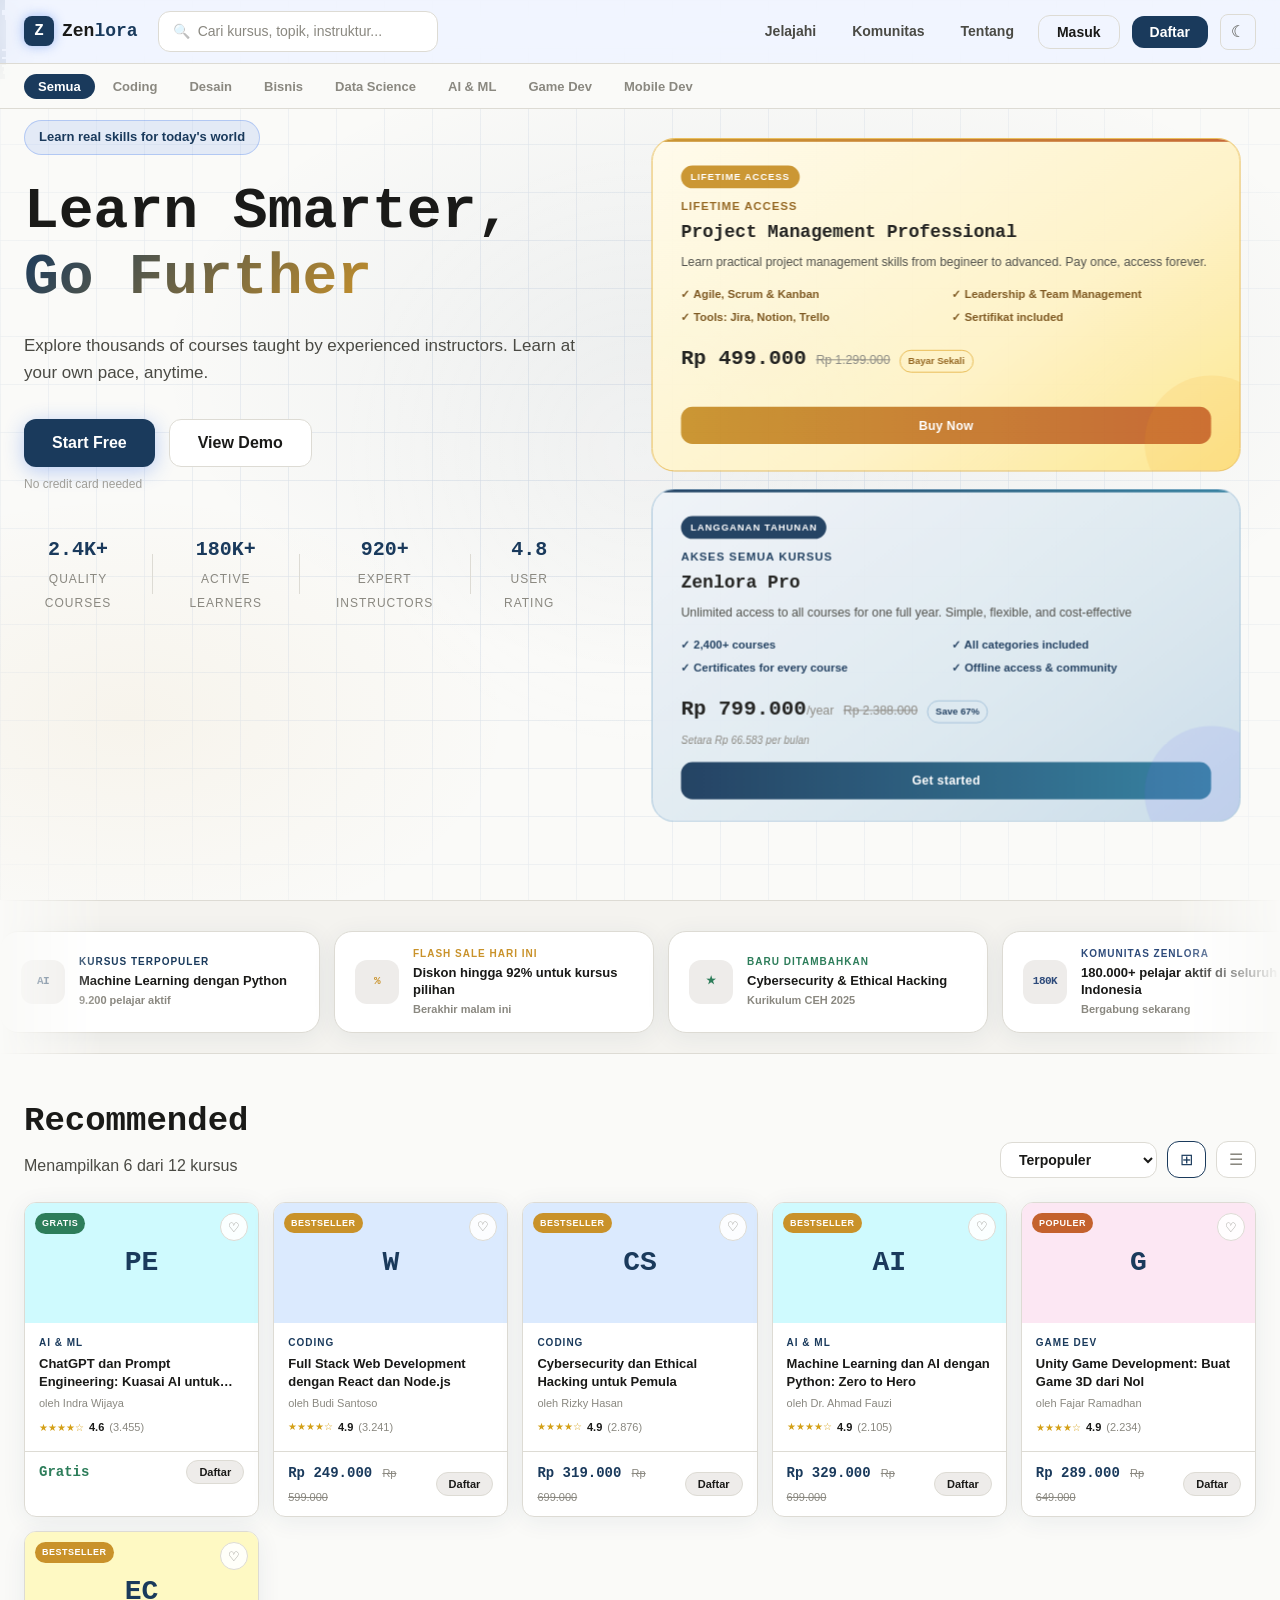
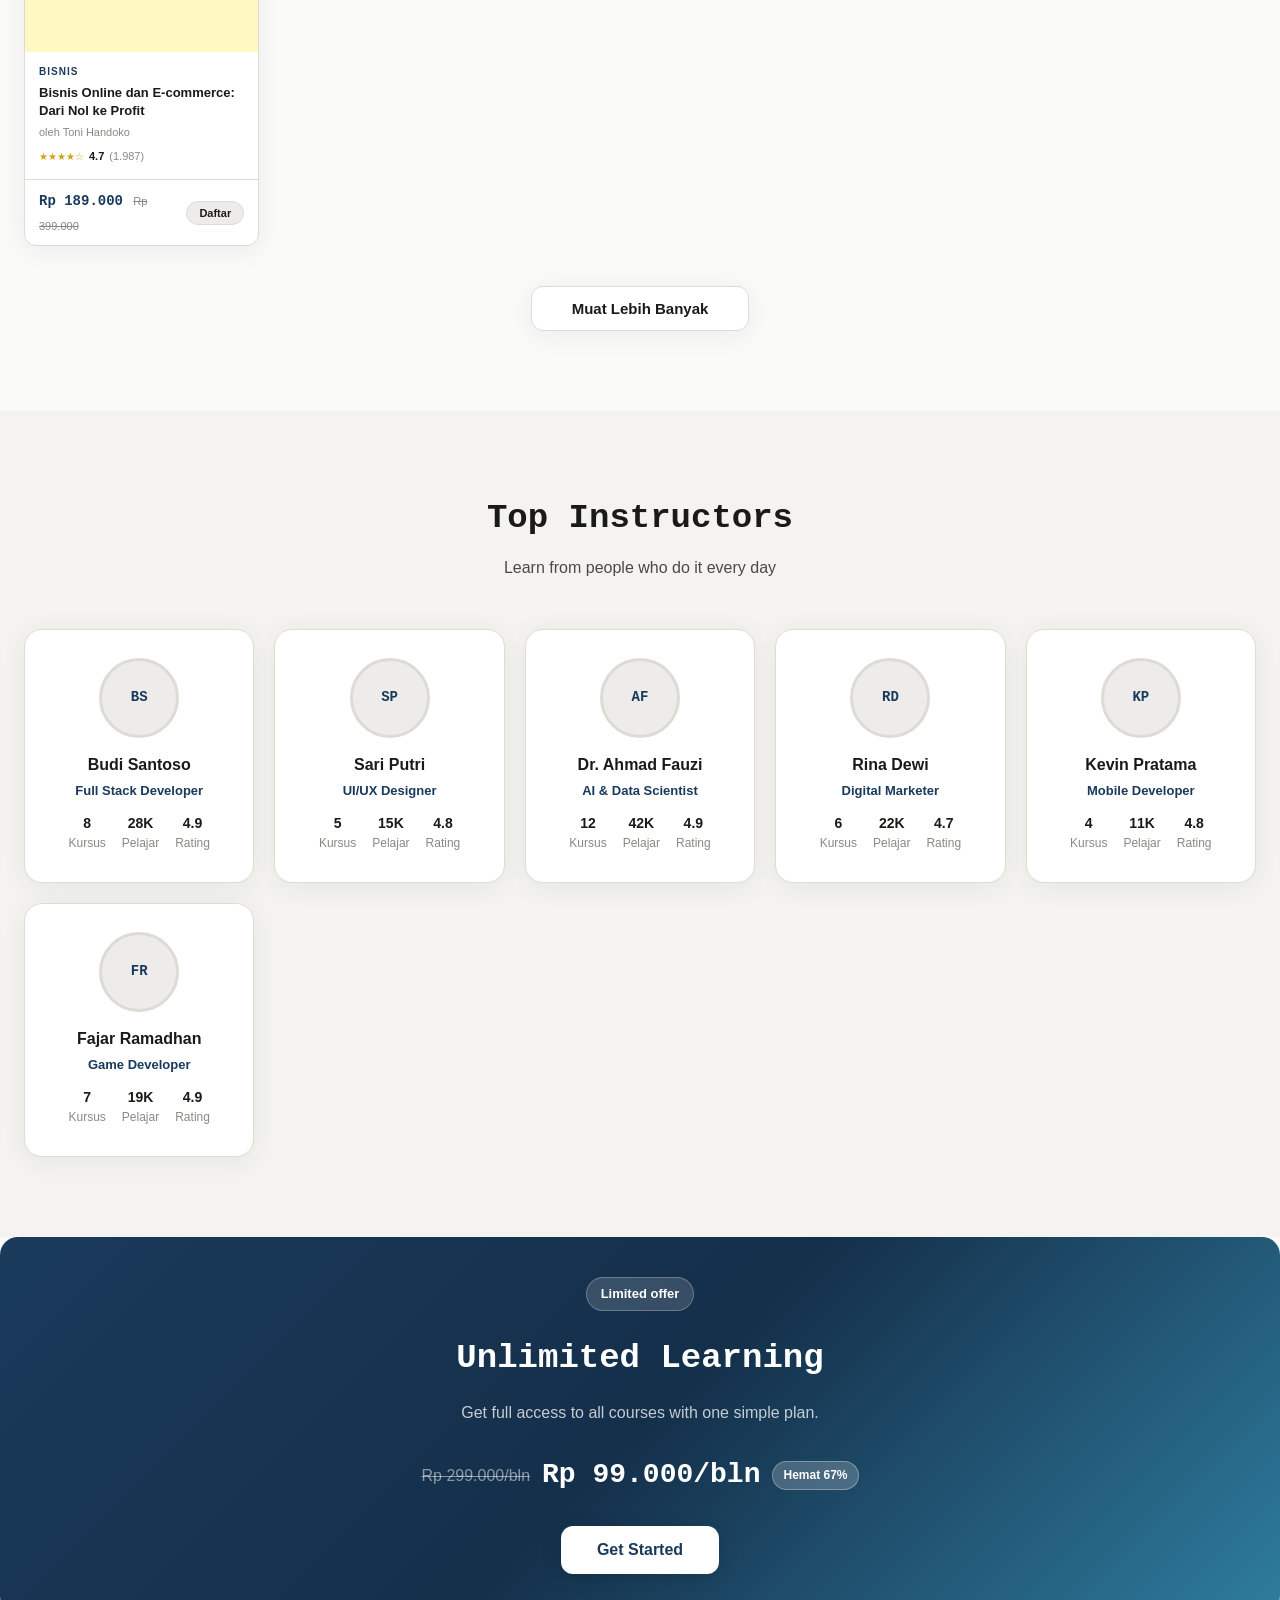
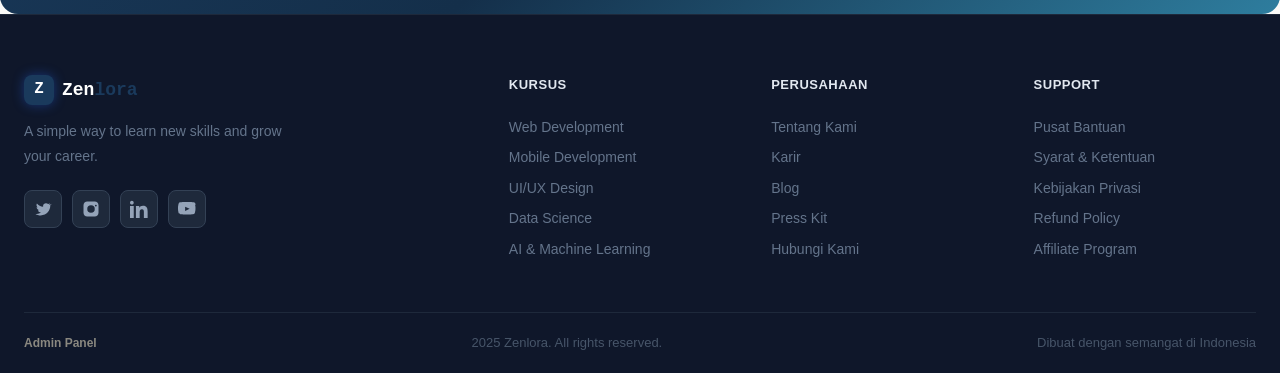
==== index.html @ 1ed87f0e "fix: sync courses from localStorage so admin changes reflect on website" ====
<!doctype html>
<html lang="id">
  <head>
    <meta charset="UTF-8" />
    <meta name="viewport" content="width=device-width, initial-scale=1.0" />
    <title>Zenlora — Platform Kursus Online</title>

    <!-- Google Fonts -->
    <link rel="preconnect" href="https://fonts.googleapis.com" />

    <!-- CSS — base harus paling atas karena file lain pakai variabelnya -->
    <link rel="stylesheet" href="assets/css/base.css" />
    <link rel="stylesheet" href="assets/css/navbar.css" />
    <link rel="stylesheet" href="assets/css/hero.css" />
    <link rel="stylesheet" href="assets/css/promo.css" />
    <link rel="stylesheet" href="assets/css/marquee.css" />
    <link rel="stylesheet" href="assets/css/courses.css" />
    <link rel="stylesheet" href="assets/css/instructors.css" />
    <link rel="stylesheet" href="assets/css/modal.css" />
    <link rel="stylesheet" href="assets/css/footer.css" />
  </head>
  <body>
    <!-- ===== NAVBAR ===== -->
    <nav class="navbar" id="navbar">
      <div class="nav-left">
        <div class="nav-logo">
          <span class="logo-icon">Z</span>
          <span class="logo-text"
            >Zen<span class="logo-accent">lora</span></span
          >
        </div>
        <div class="nav-search">
          <span class="search-icon">&#128269;</span>
          <input
            type="text"
            placeholder="Cari kursus, topik, instruktur..."
            id="searchInput"
          />
        </div>
      </div>
      <div class="nav-right">
        <a href="#" class="nav-link">Jelajahi</a>
        <a href="#" class="nav-link">Komunitas</a>
        <a href="#" class="nav-link">Tentang</a>
        <button class="btn-outline">Masuk</button>
        <button class="btn-primary">Daftar</button>
        <button class="btn-darkmode" id="darkModeToggle" title="Dark Mode">
          &#9790;
        </button>
        <button class="nav-hamburger" id="hamburger">&#9776;</button>
      </div>
    </nav>

    <!-- ===== CATEGORY NAV ===== -->
    <div class="cat-nav" id="catNav">
      <div class="cat-nav-inner">
        <button class="cat-tab active" data-cat="semua">Semua</button>
        <button class="cat-tab" data-cat="coding">Coding</button>
        <button class="cat-tab" data-cat="desain">Desain</button>
        <button class="cat-tab" data-cat="bisnis">Bisnis</button>
        <button class="cat-tab" data-cat="data">Data Science</button>
        <button class="cat-tab" data-cat="ai">AI & ML</button>
        <button class="cat-tab" data-cat="game">Game Dev</button>
        <button class="cat-tab" data-cat="mobile">Mobile Dev</button>
      </div>
    </div>

    <!-- ===== MOBILE MENU ===== -->
    <div class="mobile-menu" id="mobileMenu">
      <a href="#">Jelajahi</a>
      <a href="#">Komunitas</a>
      <a href="#">Tentang</a>
      <button class="btn-outline">Masuk</button>
      <button class="btn-primary">Daftar</button>
    </div>

    <!-- ===== HERO ===== -->
    <section class="hero">
      <div class="hero-bg-grid"></div>
      <div class="hero-particles" id="particles"></div>
      <div class="hero-content">
        <div class="hero-badge">Learn real skills for today's world</div>
        <h1 class="hero-title">
          Learn Smarter,<br />
          <span class="gradient-text">Go Further</span>
        </h1>
        <p class="hero-sub">
          Explore thousands of courses taught by experienced instructors. Learn
          at your own pace, anytime.
        </p>
        <div class="hero-cta">
          <div class="cta-buttons">
            <button class="btn-hero-primary">Start Free</button>
            <button class="btn-hero-secondary">View Demo</button>
          </div>
          <small class="cta-note">No credit card needed</small>
        </div>
        <div class="hero-stats">
          <div class="stat">
            <span class="stat-num">2.4K+</span
            ><span class="stat-label">Quality courses</span>
          </div>
          <div class="stat-divider"></div>
          <div class="stat">
            <span class="stat-num">180K+</span
            ><span class="stat-label">Active learners</span>
          </div>
          <div class="stat-divider"></div>
          <div class="stat">
            <span class="stat-num">920+</span
            ><span class="stat-label">Expert instructors</span>
          </div>
          <div class="stat-divider"></div>
          <div class="stat">
            <span class="stat-num">4.8</span
            ><span class="stat-label">User rating</span>
          </div>
        </div>
      </div>

      <!-- GANTI seluruh div.hero-visual dengan ini -->
      <div class="hero-visual">
        <!-- Banner 1: Lifetime Access -->
        <div class="hero-banner banner-lifetime">
          <div class="hb-tag">Lifetime Access</div>
          <div class="hb-eyebrow">Lifetime Access</div>
          <div class="hb-title">Project Management Professional</div>
          <div class="hb-desc">
            Learn practical project management skills from begineer to advanced.
            Pay once, access forever.
          </div>
          <div class="hb-features">
            <div class="hb-feature">✓ Agile, Scrum & Kanban</div>
            <div class="hb-feature">✓ Leadership & Team Management</div>
            <div class="hb-feature">✓ Tools: Jira, Notion, Trello</div>
            <div class="hb-feature">✓ Sertifikat included</div>
          </div>
          <div class="hb-price-row">
            <span class="hb-price-new">Rp 499.000</span>
            <span class="hb-price-old">Rp 1.299.000</span>
            <span class="hb-discount">Bayar Sekali</span>
          </div>
          <button class="hb-btn">Buy Now</button>
        </div>

        <!-- Banner 2: Yearly Plan -->
        <div class="hero-banner banner-yearly">
          <div class="hb-tag">Langganan Tahunan</div>
          <div class="hb-eyebrow">Akses Semua Kursus</div>
          <div class="hb-title">Zenlora Pro</div>
          <div class="hb-desc">
            Unlimited access to all courses for one full year. Simple, flexible,
            and cost-effective
          </div>
          <div class="hb-features">
            <div class="hb-feature">✓ 2,400+ courses</div>
            <div class="hb-feature">✓ All categories included</div>
            <div class="hb-feature">✓ Certificates for every course</div>
            <div class="hb-feature">✓ Offline access & community</div>
          </div>
          <div class="hb-price-row">
            <span class="hb-price-new"
              >Rp 799.000<span class="hb-per">/year</span></span
            >
            <span class="hb-price-old">Rp 2.388.000</span>
            <span class="hb-discount">Save 67%</span>
          </div>
          <div class="hb-monthly-note">Setara Rp 66.583 per bulan</div>
          <button class="hb-btn hb-btn-indigo">Get started</button>
        </div>
      </div>
    </section>

    <!-- ===== MARQUEE CARDS ===== -->
    <div class="marquee-section">
      <div class="marquee-track" id="marqueeTrack">
        <div class="mq-card mq-ai">
          <div class="mq-icon">AI</div>
          <div class="mq-body">
            <div class="mq-label">Kursus Terpopuler</div>
            <div class="mq-title">Machine Learning dengan Python</div>
            <div class="mq-sub">9.200 pelajar aktif</div>
          </div>
        </div>

        <div class="mq-card mq-promo">
          <div class="mq-icon">%</div>
          <div class="mq-body">
            <div class="mq-label">Flash Sale Hari Ini</div>
            <div class="mq-title">Diskon hingga 92% untuk kursus pilihan</div>
            <div class="mq-sub">Berakhir malam ini</div>
          </div>
        </div>

        <div class="mq-card mq-new">
          <div class="mq-icon">★</div>
          <div class="mq-body">
            <div class="mq-label">Baru Ditambahkan</div>
            <div class="mq-title">Cybersecurity & Ethical Hacking</div>
            <div class="mq-sub">Kurikulum CEH 2025</div>
          </div>
        </div>

        <div class="mq-card mq-stat">
          <div class="mq-icon">180K</div>
          <div class="mq-body">
            <div class="mq-label">Komunitas Zenlora</div>
            <div class="mq-title">
              180.000+ pelajar aktif di seluruh Indonesia
            </div>
            <div class="mq-sub">Bergabung sekarang</div>
          </div>
        </div>

        <div class="mq-card mq-bundle">
          <div class="mq-icon">3in1</div>
          <div class="mq-body">
            <div class="mq-label">Bundle Deal</div>
            <div class="mq-title">UI/UX + Figma + Illustrator — 1 Harga</div>
            <div class="mq-sub">Hemat Rp 500.000</div>
          </div>
        </div>

        <div class="mq-card mq-cert">
          <div class="mq-icon">✓</div>
          <div class="mq-body">
            <div class="mq-label">Sertifikat Resmi</div>
            <div class="mq-title">
              Semua kursus berikan sertifikat siap LinkedIn
            </div>
            <div class="mq-sub">Diakui ratusan perusahaan</div>
          </div>
        </div>

        <div class="mq-card mq-ai">
          <div class="mq-icon">GPT</div>
          <div class="mq-body">
            <div class="mq-label">Trending Sekarang</div>
            <div class="mq-title">
              ChatGPT & Prompt Engineering untuk Bisnis
            </div>
            <div class="mq-sub">15.200 pelajar sudah bergabung</div>
          </div>
        </div>

        <div class="mq-card mq-promo">
          <div class="mq-icon">∞</div>
          <div class="mq-body">
            <div class="mq-label">Lifetime Access</div>
            <div class="mq-title">
              Bayar sekali, belajar selamanya tanpa batas
            </div>
            <div class="mq-sub">Mulai dari Rp 499.000</div>
          </div>
        </div>

        <div class="mq-card mq-new">
          <div class="mq-icon">3D</div>
          <div class="mq-body">
            <div class="mq-label">Game Development</div>
            <div class="mq-title">Unity 3D — Dari Nol ke Play Store</div>
            <div class="mq-sub">8.100 pelajar aktif</div>
          </div>
        </div>

        <div class="mq-card mq-stat">
          <div class="mq-icon">4.8</div>
          <div class="mq-body">
            <div class="mq-label">Rating Platform</div>
            <div class="mq-title">
              Rated 4.8 dari 5 oleh lebih dari 50.000 ulasan
            </div>
            <div class="mq-sub">Terpercaya sejak 2021</div>
          </div>
        </div>
      </div>
    </div>

    <!-- ===== RECOMMENDED COURSES ===== -->
    <section class="section section-recommended">
      <div class="container">
        <div class="recommended-header">
          <div>
            <h2
              class="section-title"
              style="text-align: left; margin-bottom: 4px"
            >
              Recommended
            </h2>
            <p class="section-sub" style="text-align: left" id="resultCount">
              Menampilkan kursus
            </p>
          </div>
          <div class="toolbar-right">
            <select class="sort-select" id="sortSelect">
              <option value="popular">Terpopuler</option>
              <option value="newest">Terbaru</option>
              <option value="rating">Rating Tertinggi</option>
              <option value="price-low">Harga Terendah</option>
            </select>
            <button class="view-btn active" id="viewGrid" title="Grid">
              &#8862;
            </button>
            <button class="view-btn" id="viewList" title="List">&#9776;</button>
          </div>
        </div>
        <div class="course-grid" id="courseGrid"></div>
        <div class="load-more-wrap">
          <button class="btn-load-more" id="loadMoreBtn">
            Muat Lebih Banyak
          </button>
        </div>
      </div>
    </section>

    <!-- ===== TOP INSTRUCTORS ===== -->
    <section class="section section-alt">
      <div class="container">
        <div class="section-header">
          <h2 class="section-title">Top Instructors</h2>
          <p class="section-sub">Learn from people who do it every day</p>
        </div>
        <div class="instructor-grid" id="instructorGrid"></div>
      </div>
    </section>

    <!-- ===== CTA BANNER ===== -->
    <section class="cta-banner">
      <div class="cta-bg-glow"></div>
      <div class="container">
        <div class="cta-content">
          <div class="cta-badge">Limited offer</div>
          <h2>Unlimited Learning</h2>
          <p>Get full access to all courses with one simple plan.</p>
          <div class="cta-price">
            <span class="price-old">Rp 299.000/bln</span>
            <span class="price-new">Rp 99.000/bln</span>
            <span class="price-badge">Hemat 67%</span>
          </div>
          <button class="btn-cta-main">Get Started</button>
        </div>
      </div>
    </section>

    <!-- ===== FOOTER ===== -->
    <footer class="footer">
      <div class="container">
        <div class="footer-grid">
          <div class="footer-brand">
            <div class="nav-logo">
              <span class="logo-icon">Z</span>
              <span class="logo-text"
                >Zen<span class="logo-accent">lora</span></span
              >
            </div>
            <p>A simple way to learn new skills and grow your career.</p>
            <div class="social-links">
              <a href="#" class="social-btn" aria-label="Twitter">
                <svg
                  viewBox="0 0 24 24"
                  fill="currentColor"
                  width="16"
                  height="16"
                >
                  <path
                    d="M22 5.9c-.7.3-1.5.6-2.3.7.8-.5 1.4-1.3 1.7-2.2-.8.5-1.7.8-2.6 1-1.5-1.6-4-1.6-5.5-.1-1 .9-1.4 2.3-1.1 3.6-3.3-.2-6.3-1.8-8.3-4.4-1.1 1.8-.5 4.2 1.3 5.3-.6 0-1.2-.2-1.7-.5 0 2.1 1.5 3.9 3.6 4.3-.6.2-1.3.2-1.9.1.5 1.8 2.2 3 4.1 3-1.6 1.2-3.6 1.8-5.6 1.8H2c2 1.3 4.4 2 6.9 2 8.3 0 12.8-6.9 12.8-12.8v-.6c.9-.6 1.6-1.3 2.2-2.1z"
                  />
                </svg>
              </a>
              <a href="#" class="social-btn" aria-label="Instagram">
                <svg
                  viewBox="0 0 24 24"
                  fill="currentColor"
                  width="16"
                  height="16"
                >
                  <path
                    d="M7 2C4.2 2 2 4.2 2 7v10c0 2.8 2.2 5 5 5h10c2.8 0 5-2.2 5-5V7c0-2.8-2.2-5-5-5H7zm5 5a5 5 0 110 10 5 5 0 010-10zm6.5-.8a1.2 1.2 0 110 2.4 1.2 1.2 0 010-2.4z"
                  />
                </svg>
              </a>
              <a href="#" class="social-btn" aria-label="LinkedIn">
                <svg
                  viewBox="0 0 24 24"
                  fill="currentColor"
                  width="16"
                  height="16"
                >
                  <path
                    d="M4.98 3.5C4.98 4.9 3.87 6 2.49 6S0 4.9 0 3.5 1.11 1 2.49 1s2.49 1.1 2.49 2.5zM0 8h5v16H0V8zm7.5 0h4.8v2.2h.1c.7-1.3 2.4-2.6 4.9-2.6 5.2 0 6.2 3.4 6.2 7.8V24h-5v-7.6c0-1.8 0-4.2-2.6-4.2-2.6 0-3 2-3 4V24h-5V8z"
                  />
                </svg>
              </a>
              <a href="#" class="social-btn" aria-label="YouTube">
                <svg
                  viewBox="0 0 24 24"
                  fill="currentColor"
                  width="16"
                  height="16"
                >
                  <path
                    d="M23.5 6.2s-.2-1.6-.8-2.3c-.8-.9-1.7-.9-2.1-1C17.6 2.6 12 2.6 12 2.6h0s-5.6 0-8.6.3c-.4.1-1.3.1-2.1 1-.6.7-.8 2.3-.8 2.3S0 8.1 0 10v2c0 1.9.5 3.8.5 3.8s.2 1.6.8 2.3c.8.9 1.9.9 2.4 1 1.8.2 7.6.3 7.6.3s5.6 0 8.6-.3c.4-.1 1.3-.1 2.1-1 .6-.7.8-2.3.8-2.3s.5-1.9.5-3.8v-2c0-1.9-.5-3.8-.5-3.8zM9.5 14.7V8.9l6 2.9-6 2.9z"
                  />
                </svg>
              </a>
            </div>
          </div>
          <div class="footer-col">
            <h4>Kursus</h4>
            <a href="#">Web Development</a>
            <a href="#">Mobile Development</a>
            <a href="#">UI/UX Design</a>
            <a href="#">Data Science</a>
            <a href="#">AI & Machine Learning</a>
          </div>
          <div class="footer-col">
            <h4>Perusahaan</h4>
            <a href="#">Tentang Kami</a>
            <a href="#">Karir</a>
            <a href="#">Blog</a>
            <a href="#">Press Kit</a>
            <a href="#">Hubungi Kami</a>
          </div>
          <div class="footer-col">
            <h4>Support</h4>
            <a href="#">Pusat Bantuan</a>
            <a href="#">Syarat & Ketentuan</a>
            <a href="#">Kebijakan Privasi</a>
            <a href="#">Refund Policy</a>
            <a href="#">Affiliate Program</a>
          </div>
        </div>
        <div class="footer-bottom">
          <!-- TAMBAH di dalam .footer-bottom -->
          <a
            href="admin.html"
            style="
              color: var(--text-muted);
              font-size: 12px;
              font-weight: 700;
              transition: color 0.2s;
            "
            onmouseover="this.style.color = 'var(--accent-blue)'"
            onmouseout="this.style.color = 'var(--text-muted)'"
            >Admin Panel</a
          >
          <span>2025 Zenlora. All rights reserved.</span>
          <span>Dibuat dengan semangat di Indonesia</span>
        </div>
      </div>
    </footer>

    <!-- ===== MODAL ===== -->
    <div class="modal-overlay" id="modalOverlay">
      <div class="modal" id="modal">
        <button class="modal-close" id="modalClose">&#10005;</button>
        <div class="modal-content" id="modalContent"></div>
      </div>
    </div>

    <!-- ===== TOAST ===== -->
    <div class="toast" id="toast"></div>

    <!-- JS — data.js harus paling atas karena file lain butuh datanya -->
    <script src="assets/js/data.js"></script>
    <script src="assets/js/navbar.js"></script>
    <script src="assets/js/courses.js"></script>
    <script src="assets/js/modal.js"></script>
    <script src="assets/js/promo.js"></script>
    <script src="assets/js/main.js"></script>
  </body>
</html>
---- assets/css/base.css ----
/* ============================================================
   BASE — CSS variables, reset, typography, scrollbar, utility
   File ini harus di-load pertama karena semua file CSS lain
   bergantung pada variabel yang didefinisikan di sini
   ============================================================ */

/* --- CSS Variables / Design Tokens --- */
:root {
  /* Background — warm off-white dengan hint krem */
  --bg-primary:   #fafaf8;
  --bg-secondary: #f4f3ef;
  --bg-card:      #ffffff;
  --bg-card-hover:#f8f7f4;
  --bg-elevated:  #eeecea;

  /* Accent — deep navy + gold sebagai aksen premium */
  --accent-blue:       #1a3a5c;
  --accent-blue-dim:   #142f4a;
  --accent-cyan:       #2e7d9e;
  --accent-blue-light: #4a90b8;
  --accent-indigo:     #2d4a7a;
  --accent-gold:       #c9922a;
  --accent-gold-light: #e8b84b;
  --accent-yellow:     #d4a017;
  --accent-orange:     #c4622d;
  --accent-green:      #2d7d5a;
  --accent-pink:       #a8445a;

  /* Text */
  --text-primary:   #1a1a18;
  --text-secondary: #4a4a44;
  --text-muted:     #8a8880;
  --text-on-accent: #ffffff;

  /* Border */
  --border:      #dddbd4;
  --border-glow: rgba(26, 58, 92, 0.2);

  /* Shadow */
  --shadow-card: 0 4px 24px rgba(26, 58, 92, 0.07);
  --shadow-glow: 0 0 32px rgba(26, 58, 92, 0.12);

  /* Border Radius */
  --radius-sm: 8px;
  --radius-md: 12px;
  --radius-lg: 18px;
  --radius-xl: 24px;

  /* Typography */
  --font-display: 'Space Mono', monospace;
  --font-body:    'Nunito', sans-serif;

  /* Transition */
  --transition: all 0.25s cubic-bezier(0.4, 0, 0.2, 1);
}

/* --- Reset --- */
*, *::before, *::after {
  box-sizing: border-box;
  margin: 0;
  padding: 0;
}

html {
  scroll-behavior: smooth;
}

body {
  padding-top: 108px;
  background: var(--bg-primary);
  color: var(--text-primary);
  font-family: var(--font-body);
  font-size: 15px;
  line-height: 1.6;
  overflow-x: hidden;
}

/* hero tidak butuh padding tambahan karena sudah ada padding sendiri */
.hero {
  margin-top: -108px;
  padding-top: 172px;
}

a {
  color: inherit;
  text-decoration: none;
}

button {
  cursor: pointer;
  border: none;
  font-family: var(--font-body);
}

select {
  font-family: var(--font-body);
}

/* --- Scrollbar --- */
::-webkit-scrollbar { width: 6px; }
::-webkit-scrollbar-track { background: var(--bg-secondary); }
::-webkit-scrollbar-thumb { background: var(--accent-blue); border-radius: 3px; }

/* --- Container --- */
.container {
  max-width: 1280px;
  margin: 0 auto;
  padding: 0 24px;
}

/* --- Section Base --- */
.section { padding: 80px 0; }
.section-alt { background: var(--bg-secondary); }

.section-header {
  text-align: center;
  margin-bottom: 48px;
}

.section-title {
  font-family: var(--font-display);
  font-size: clamp(22px, 3.5vw, 34px);
  font-weight: 700;
  margin-bottom: 10px;
}

.section-sub {
  color: var(--text-secondary);
  font-size: 16px;
}

/* --- Shared Buttons --- */
.btn-outline {
  background: none;
  border: 1.5px solid var(--border);
  color: var(--text-primary);
  font-weight: 700;
  font-size: 14px;
  padding: 8px 18px;
  border-radius: var(--radius-md);
  transition: var(--transition);
}
.btn-outline:hover {
  border-color: var(--accent-blue);
  color: var(--accent-blue);
}

.btn-primary {
  background: var(--accent-blue);
  color: white;
  font-weight: 800;
  font-size: 14px;
  padding: 8px 18px;
  border-radius: var(--radius-md);
  transition: var(--transition);
}
.btn-primary:hover {
  background: var(--accent-blue-dim);
  transform: translateY(-1px);
  box-shadow: 0 4px 16px rgba(37, 99, 235, 0.35);
}

/* --- Animations --- */
@keyframes fadeInUp {
  from { opacity: 0; transform: translateY(24px); }
  to   { opacity: 1; transform: translateY(0); }
}

@keyframes fadeIn {
  from { opacity: 0; }
  to   { opacity: 1; }
}

@keyframes slideUp {
  from { opacity: 0; transform: translateY(40px); }
  to   { opacity: 1; transform: translateY(0); }
}

/* --- Toast Notification --- */
.toast {
  position: fixed;
  bottom: 24px;
  right: 24px;
  z-index: 300;
  background: white;
  border: 1px solid var(--border);
  color: var(--text-primary);
  font-weight: 700;
  font-size: 14px;
  padding: 14px 20px;
  border-radius: var(--radius-md);
  box-shadow: 0 8px 32px rgba(37, 99, 235, 0.15);
  transform: translateY(100px);
  opacity: 0;
  transition: all 0.35s cubic-bezier(0.4, 0, 0.2, 1);
  pointer-events: none;
}
.toast.show {
  transform: translateY(0);
  opacity: 1;
}

/* --- Responsive Utilities --- */
@media (max-width: 480px) {
  .section { padding: 60px 0; }
}

/* ============================================================
   DARK MODE
   ============================================================ */
body.dark {
  --bg-primary:   #12110f;
  --bg-secondary: #1a1916;
  --bg-card:      #201f1c;
  --bg-card-hover:#262421;
  --bg-elevated:  #2c2a26;

  --accent-blue:       #4a90b8;
  --accent-blue-dim:   #3a7a9e;
  --accent-cyan:       #5ab0d0;
  --accent-blue-light: #7ab8d0;
  --accent-gold:       #e8b84b;
  --accent-gold-light: #f0cc70;

  --text-primary:   #f0ede8;
  --text-secondary: #b0ada6;
  --text-muted:     #6a6760;

  --border:      #2e2c28;
  --border-glow: rgba(74, 144, 184, 0.25);

  --shadow-card: 0 4px 24px rgba(0, 0, 0, 0.4);
  --shadow-glow: 0 0 32px rgba(74, 144, 184, 0.15);
}

body.dark { background: var(--bg-primary); }
---- assets/css/navbar.css ----
/* ============================================================
   NAVBAR — top navigation bar, search, buttons, mobile menu
   Behavior: hide saat scroll down, muncul saat scroll up
   ============================================================ */

/* --- Navbar Container --- */
.navbar {
  position: fixed;
  top: 0; left: 0; right: 0;
  z-index: 100;
  display: flex;
  align-items: center;
  justify-content: space-between;
  padding: 0 24px;
  height: 64px;
  background: rgba(240, 244, 255, 0.88);
  backdrop-filter: blur(16px);
  border-bottom: 1px solid var(--border);
  /* transition untuk hide/show dan perubahan background */
  transition: transform 0.35s cubic-bezier(0.4, 0, 0.2, 1),
              background 0.25s ease,
              box-shadow 0.25s ease;
}

/* State: disembunyikan saat scroll down */
.navbar.hidden {
  transform: translateY(-100%);
}

/* State: saat halaman sudah di-scroll, tambah shadow */
.navbar.scrolled {
  background: rgba(240, 244, 255, 0.98);
  box-shadow: 0 2px 20px rgba(37, 99, 235, 0.1);
}

/* --- Logo --- */
.nav-left  { display: flex; align-items: center; gap: 20px; }
.nav-right { display: flex; align-items: center; gap: 12px; }

.nav-logo {
  display: flex;
  align-items: center;
  gap: 8px;
}

.logo-icon {
  width: 30px; height: 30px;
  border-radius: 8px;
  background: var(--accent-blue);
  color: white;
  font-family: var(--font-display);
  font-size: 16px;
  font-weight: 700;
  display: flex;
  align-items: center;
  justify-content: center;
  box-shadow: 0 0 12px rgba(37, 99, 235, 0.4);
}

.logo-text {
  font-family: var(--font-display);
  font-size: 18px;
  font-weight: 700;
  color: var(--text-primary);
}

.logo-accent { color: var(--accent-blue); }

/* --- Search Bar --- */
.nav-search {
  display: flex;
  align-items: center;
  gap: 8px;
  background: white;
  border: 1px solid var(--border);
  border-radius: var(--radius-md);
  padding: 8px 14px;
  width: 280px;
  transition: var(--transition);
}

.nav-search:focus-within {
  border-color: var(--accent-blue);
  box-shadow: 0 0 0 3px var(--border-glow);
}

.search-icon { font-size: 14px; opacity: 0.4; }

.nav-search input {
  background: none;
  border: none;
  outline: none;
  color: var(--text-primary);
  font-size: 14px;
  font-family: var(--font-body);
  width: 100%;
}

.nav-search input::placeholder { color: var(--text-muted); }

/* --- Nav Links --- */
.nav-link {
  color: var(--text-secondary);
  font-weight: 600;
  font-size: 14px;
  padding: 6px 12px;
  border-radius: var(--radius-sm);
  transition: var(--transition);
}
.nav-link:hover {
  color: var(--accent-blue);
  background: var(--bg-elevated);
}

/* --- Hamburger (mobile only) --- */
.nav-hamburger {
  display: none;
  background: none;
  border: 1px solid var(--border);
  color: var(--text-primary);
  font-size: 18px;
  padding: 6px 10px;
  border-radius: var(--radius-sm);
}

/* --- Mobile Menu --- */
.mobile-menu {
  display: none;
  position: fixed;
  top: 64px; left: 0; right: 0;
  z-index: 99;
  background: white;
  border-bottom: 1px solid var(--border);
  padding: 16px 24px;
  flex-direction: column;
  gap: 12px;
  box-shadow: 0 8px 24px rgba(37, 99, 235, 0.1);
}

.mobile-menu.open { display: flex; }

.mobile-menu a {
  color: var(--text-secondary);
  font-weight: 600;
  padding: 8px;
  border-radius: var(--radius-sm);
}
.mobile-menu a:hover {
  color: var(--accent-blue);
  background: var(--bg-elevated);
}

/* --- Responsive --- */
@media (max-width: 768px) {
  .nav-search { display: none; }
  .nav-right .nav-link,
  .nav-right .btn-outline,
  .nav-right .btn-primary { display: none; }
  .nav-hamburger { display: block; }
}

/* --- Dark Mode Toggle Button --- */
.btn-darkmode {
  background: none;
  border: 1px solid var(--border);
  color: var(--text-secondary);
  font-size: 16px;
  width: 36px; height: 36px;
  border-radius: var(--radius-sm);
  display: flex;
  align-items: center;
  justify-content: center;
  transition: var(--transition);
}
.btn-darkmode:hover {
  border-color: var(--accent-blue);
  color: var(--accent-blue);
}

/* dark mode override untuk navbar */
body.dark .navbar         { background: rgba(18, 17, 15, 0.88); }
body.dark .navbar.scrolled{ background: rgba(18, 17, 15, 0.98); }
body.dark .nav-search     { background: var(--bg-elevated); }
body.dark .mobile-menu    { background: var(--bg-secondary); }

/* ============================================================
   CATEGORY NAV — secondary navbar sticky di bawah navbar utama
   ============================================================ */

.cat-nav {
  position: fixed;
  top: 64px; /* tinggi navbar utama */
  left: 0; right: 0;
  z-index: 99;
  background: rgba(250, 250, 248, 0.95);
  backdrop-filter: blur(12px);
  border-bottom: 1px solid var(--border);
  transition: transform 0.35s cubic-bezier(0.4, 0, 0.2, 1);
}

/* ikut hide saat navbar utama hide */
.cat-nav.hidden {
  transform: translateY(-128px); /* navbar + cat-nav height */
}

.cat-nav-inner {
  max-width: 1280px;
  margin: 0 auto;
  padding: 0 24px;
  display: flex;
  gap: 4px;
  overflow-x: auto;
  scrollbar-width: none;
  -ms-overflow-style: none;
  height: 44px;
  align-items: center;
}

.cat-nav-inner::-webkit-scrollbar { display: none; }

/* --- Tab Button --- */
.cat-tab {
  background: none;
  border: none;
  color: var(--text-muted);
  font-size: 13px;
  font-weight: 700;
  padding: 5px 14px;
  border-radius: 999px;
  white-space: nowrap;
  transition: var(--transition);
  cursor: pointer;
  flex-shrink: 0;
}

.cat-tab:hover {
  color: var(--text-primary);
  background: var(--bg-elevated);
}

.cat-tab.active {
  background: var(--accent-blue);
  color: white;
}

/* --- Dark Mode --- */
body.dark .cat-nav {
  background: rgba(18, 17, 15, 0.95);
}

/* --- Responsive --- */
@media (max-width: 768px) {
  .cat-nav-inner { padding: 0 16px; }
}
---- assets/css/hero.css ----
/* ============================================================
   HERO — full-height landing section, background grid,
   particles, floating cards, orb glows, stats
   ============================================================ */

/* --- Hero Container --- */
.hero {
  min-height: 100vh;
  display: flex;
  align-items: center;
  padding: 120px 24px 60px;
  position: relative;
  overflow: hidden;
  background:
    radial-gradient(ellipse 80% 60% at 60% 40%, rgba(26,58,92,0.07) 0%, transparent 60%),
    radial-gradient(ellipse 60% 50% at 10% 80%, rgba(201,146,42,0.06) 0%, transparent 50%),
    var(--bg-primary);
}

/* --- Background Grid --- */
.hero-bg-grid {
  position: absolute;
  inset: 0;
  z-index: 0;
  background-image:
    linear-gradient(rgba(203,213,225,0.6) 1px, transparent 1px),
    linear-gradient(90deg, rgba(203,213,225,0.6) 1px, transparent 1px);
  background-size: 48px 48px;
  mask-image: radial-gradient(ellipse 80% 80% at 50% 50%, black 0%, transparent 100%);
}

/* --- Floating Particles --- */
.hero-particles {
  position: absolute;
  inset: 0;
  z-index: 0;
  pointer-events: none;
}

.particle {
   background: var(--accent-blue); }

@keyframes float-particle {
  0%   { transform: translateY(100vh) scale(0); opacity: 0; }
  10%  { opacity: 0.4; }
  90%  { opacity: 0.15; }
  100% { transform: translateY(-10vh) scale(1); opacity: 0; }
}

/* --- Hero Content (kiri) --- */
.hero-content {
  flex: 1;
  max-width: 580px;
  z-index: 1;
  position: relative;
}

.hero-badge {
  display: inline-flex;
  align-items: center;
  background: rgba(37,99,235,0.1);
  border: 1px solid rgba(37,99,235,0.25);
  color: var(--accent-blue);
  font-weight: 700;
  font-size: 13px;
  padding: 6px 14px;
  border-radius: 999px;
  margin-bottom: 24px;
  animation: fadeInUp 0.6s ease both;
}

.hero-title {
  font-family: var(--font-display);
  font-size: clamp(34px, 5.5vw, 58px);
  font-weight: 700;
  line-height: 1.15;
  margin-bottom: 20px;
  animation: fadeInUp 0.7s ease 0.1s both;
}

/* Gradient text untuk bagian judul berwarna */
.gradient-text {
  background: linear-gradient(135deg, var(--accent-blue) 0%, var(--accent-gold) 100%);
  -webkit-background-clip: text;
  -webkit-text-fill-color: transparent;
  background-clip: text;
}

.hero-sub {
  font-size: 17px;
  color: var(--text-secondary);
  margin-bottom: 32px;
  animation: fadeInUp 0.7s ease 0.2s both;
}

/* --- Hero CTA Buttons --- */
.hero-cta {
  display: flex;
  flex-direction: column;
  align-items: flex-start;
  gap: 8px;
  margin-bottom: 40px;
  animation: fadeInUp 0.7s ease 0.3s both;
}

.cta-buttons {
  display: flex;
  gap: 14px;
  flex-wrap: wrap;
}

.cta-note {
  font-size: 12px;
  color: var(--text-muted);
  font-weight: 500;
  margin-left: 0;
  opacity: 0.8;
}

.btn-hero-primary {
  background: var(--accent-blue);
  color: white;
  font-weight: 800;
  font-size: 16px;
  padding: 14px 28px;
  border-radius: var(--radius-md);
  transition: var(--transition);
  box-shadow: 0 4px 20px rgba(37,99,235,0.3);
}
.btn-hero-primary:hover {
  transform: translateY(-3px);
  box-shadow: 0 8px 30px rgba(37,99,235,0.45);
}

.btn-hero-secondary {
  background: white;
  color: var(--text-primary);
  font-weight: 700;
  font-size: 16px;
  padding: 14px 28px;
  border-radius: var(--radius-md);
  border: 1.5px solid var(--border);
  transition: var(--transition);
}
.btn-hero-secondary:hover {
  border-color: var(--accent-blue);
  color: var(--accent-blue);
  transform: translateY(-3px);
}

/* --- Hero Stats --- */
.hero-stats {
  display: flex;
  align-items: center;
  animation: fadeInUp 0.7s ease 0.4s both;
}

.stat { text-align: center; padding: 0 20px; }
.stat:first-child { padding-left: 0; }

.stat-num {
  display: block;
  font-family: var(--font-display);
  font-size: 20px;
  color: var(--accent-blue);
  font-weight: 700;
}

.stat-label {
  font-size: 12px;
  color: var(--text-muted);
  text-transform: uppercase;
  letter-spacing: 1px;
}

.stat-divider {
  width: 1px;
  height: 40px;
  background: var(--border);
}

.orb-1 { background: var(--accent-blue); }
.orb-2 { background: var(--accent-gold); }
.orb-3 { background: var(--accent-indigo); }

/* --- Responsive --- */
@media (max-width: 1024px) {
  .hero {
    flex-direction: column;
    text-align: center;
    padding: 100px 24px 60px;
  }
  .hero-content { max-width: 100%; }
  .hero-cta     { align-items: center; }
  .hero-stats   { justify-content: center; }
  .hero-visual  { min-height: 340px; width: 100%; }
}

@media (max-width: 768px) {
  .hero-stats { flex-wrap: wrap; gap: 16px; }
  .hero-cta { align-items: center; }
  .stat-divider { display: none; }
  .floating-card { font-size: 12px; padding: 10px 12px; }
}

@media (max-width: 480px) {
  /* sembunyikan floating cards di layar sangat kecil */
  .floating-card { display: none; }
}

/* --- Dark Mode --- */
body.dark .floating-card {
  background: rgba(26, 32, 53, 0.92);
}

/* --- Responsive hero tanpa visual kanan --- */
@media (max-width: 1024px) {
  .hero {
    justify-content: center;
    text-align: center;
    padding: 100px 24px 60px;
  }
  .hero-content  { max-width: 720px; }
  .hero-cta      { justify-content: center; }
  .hero-stats    { justify-content: center; }
}

@media (max-width: 768px) {
  .hero-stats    { flex-wrap: wrap; gap: 16px; }
  .stat-divider  { display: none; }
}

/* --- Hero Visual: 2 kolom kanan --- */
/* --- Hero layout: konten kiri + visual kanan --- */
.hero {
  gap: 48px;
  align-items: stretch;
}

.hero-content {
  flex: 1;
  min-width: 0;
}

/* --- Hero Visual: kolom kanan berisi 2 banner --- */
.hero-visual {
  flex: 1.1;
  display: flex;
  flex-direction: column;
  gap: 18px;
  z-index: 1;
  position: relative;
  align-self: stretch;
  justify-content: center;
  transform: scale(0.95);
  opacity: 0.95;
}

/* --- Hero Banner Base --- */
.hero-banner {
  border-radius: var(--radius-xl);
  padding: 28px 30px;
  border: 1px solid var(--border);
  position: relative;
  overflow: hidden;
  cursor: pointer;
  transition: var(--transition);
  animation: fadeInUp 0.7s ease both;
  flex: 1;
  display: flex;
  flex-direction: column;
}

.hero-banner:first-child { animation-delay: 0.3s; }
.hero-banner:last-child  { animation-delay: 0.5s; }

.hero-banner:hover {
  transform: translateY(-4px);
  box-shadow: 0 20px 56px rgba(37, 99, 235, 0.16);
}

/* garis aksen atas */
.hero-banner::before {
  content: '';
  position: absolute;
  top: 0; left: 0; right: 0;
  height: 3px;
}

/* dekorasi bulat blur di pojok kanan bawah */
.hero-banner::after {
  content: '';
  position: absolute;
  bottom: -40px; right: -40px;
  width: 140px; height: 140px;
  border-radius: 50%;
  opacity: 0.12;
  pointer-events: none;
}

/* --- Varian Lifetime --- */
.banner-lifetime {
  background: linear-gradient(145deg, #fffbeb 0%, #fef3c7 60%, #fde68a 100%);
  border-color: #e8b84b;
}
.banner-lifetime::before {
  background: linear-gradient(90deg, var(--accent-gold), var(--accent-orange));
}

.banner-lifetime::after {
  background: #f59e0b;
}

/* --- Varian Yearly --- */
.banner-yearly {
  background: linear-gradient(145deg, #f0f4f8 0%, #dce8f0 60%, #c8dce8 100%);
  border-color: #a0c0d8;
}
.banner-yearly::before {
  background: linear-gradient(90deg, var(--accent-blue), var(--accent-cyan));
}
.banner-yearly::after {
  background: #6366f1;
}

/* --- Tag pill --- */
.hb-tag {
  display: inline-flex;
  align-items: center;
  font-size: 10px;
  font-weight: 800;
  text-transform: uppercase;
  letter-spacing: 1px;
  padding: 4px 10px;
  border-radius: 999px;
  margin-bottom: 10px;
  width: fit-content;
}

.banner-lifetime .hb-tag { background: var(--accent-gold); color: white; }
.banner-yearly .hb-tag   { background: var(--accent-blue); color: white; }

/* --- Eyebrow text --- */
.hb-eyebrow {
  font-size: 12px;
  font-weight: 700;
  text-transform: uppercase;
  letter-spacing: 1px;
  margin-bottom: 6px;
}

.banner-lifetime .hb-eyebrow { color: #92621a; }
.banner-yearly .hb-eyebrow   { color: var(--accent-blue); }

/* --- Title --- */
.hb-title {
  font-family: var(--font-display);
  font-size: 19px;
  font-weight: 700;
  color: var(--text-primary);
  line-height: 1.25;
  margin-bottom: 8px;
}

/* --- Deskripsi --- */
.hb-desc {
  font-size: 13px;
  color: var(--text-secondary);
  line-height: 1.65;
  margin-bottom: 14px;
}

/* --- Feature list --- */
.hb-features {
  display: grid;
  grid-template-columns: 1fr 1fr;
  gap: 5px 12px;
  margin-bottom: 16px;
}

.hb-feature {
  font-size: 12px;
  font-weight: 700;
  color: var(--text-secondary);
}

.banner-lifetime .hb-feature { color: #7a5218; }
.banner-yearly .hb-feature   { color: #1a3a5c; }

/* --- Harga --- */
.hb-price-row {
  display: flex;
  align-items: baseline;
  gap: 10px;
  margin-bottom: 6px;
  flex-wrap: wrap;
}

.hb-price-new {
  font-family: var(--font-display);
  font-size: 22px;
  font-weight: 700;
  color: var(--text-primary);
}

.hb-per {
  font-size: 13px;
  font-weight: 400;
  font-family: var(--font-body);
  color: var(--text-muted);
}

.hb-price-old {
  font-size: 13px;
  color: var(--text-muted);
  text-decoration: line-through;
}

.hb-discount {
  font-size: 10px;
  font-weight: 800;
  padding: 3px 8px;
  border-radius: 999px;
}

.banner-lifetime .hb-discount {
  background: #fef3c7; color: #92621a; border: 1px solid #e8b84b;
}
.banner-yearly .hb-discount {
  background: #dce8f0; color: #1a3a5c; border: 1px solid #a0c0d8;
}

/* --- Note kecil di bawah harga --- */
.hb-monthly-note {
  font-size: 11px;
  color: var(--text-muted);
  margin-bottom: 14px;
  font-style: italic;
}

/* --- Tombol --- */
.hb-btn {
  width: 100%;
  padding: 12px 0;
  border-radius: var(--radius-md);
  font-size: 13px;
  font-weight: 800;
  border: none;
  transition: var(--transition);
  margin-top: auto;
  letter-spacing: 0.3px;
}

.banner-lifetime .hb-btn {
  background: linear-gradient(90deg, var(--accent-gold), var(--accent-orange));
  color: white;
}
.banner-lifetime .hb-btn:hover {
  box-shadow: 0 6px 20px rgba(201, 146, 42, 0.4);
}

.hb-btn-indigo {
  background: linear-gradient(90deg, var(--accent-blue), var(--accent-cyan));
  color: white;
}
.hb-btn-indigo:hover {
  box-shadow: 0 6px 20px rgba(26, 58, 92, 0.35);
}

/* --- Dark Mode --- */
body.dark .banner-lifetime {
  background: linear-gradient(145deg, #2a1f08 0%, #3a2a0a 60%, #4a350c 100%);
  border-color: #6a4e14;
}
body.dark .banner-yearly {
  background: linear-gradient(145deg, #0e1a24 0%, #142030 60%, #1a2a3e 100%);
  border-color: #254060;
}
body.dark .banner-lifetime .hb-eyebrow { color: var(--accent-gold); }
body.dark .banner-yearly .hb-eyebrow   { color: var(--accent-blue); }
body.dark .banner-lifetime .hb-feature { color: var(--accent-gold-light); }
body.dark .banner-yearly .hb-feature   { color: var(--accent-blue-light); }
body.dark .banner-lifetime .hb-discount {
  background: #3a2a08; color: var(--accent-gold); border-color: #6a4e14;
}
body.dark .banner-yearly .hb-discount {
  background: #142030; color: var(--accent-blue-light); border-color: #254060;
}

/* --- Responsive --- */
@media (max-width: 1100px) {
  .hero {
    flex-direction: column;
    text-align: center;
    padding: 100px 24px 60px;
    gap: 48px;
  }
  .hero-content  { max-width: 100%; }
  .hero-cta      { justify-content: center; }
  .hero-stats    { justify-content: center; }
  .hero-visual   { flex-direction: row; max-width: 100%; }
  .hb-features   { grid-template-columns: 1fr; }
}

@media (max-width: 768px) {
  .hero-stats    { flex-wrap: wrap; gap: 16px; }
  .stat-divider  { display: none; }
  .hero-visual   { flex-direction: column; }
}
---- assets/css/promo.css ----
/* ============================================================
   PROMO STRIP — horizontal scrollable promo & new course cards
   Letaknya di antara hero dan section browse course
   ============================================================ */

/* --- Wrapper Section --- */
.promo-strip {
  background: var(--bg-secondary);
  border-top: 1px solid var(--border);
  border-bottom: 1px solid var(--border);
  padding: 28px 0 32px;
  overflow: hidden;
}

/* --- Header: label + tombol scroll kiri kanan --- */
.promo-header {
  display: flex;
  align-items: center;
  gap: 10px;
  padding: 0 24px;
  margin-bottom: 18px;
  max-width: 1280px;
  margin-left: auto;
  margin-right: auto;
}

.promo-header-label {
  font-family: var(--font-display);
  font-size: 13px;
  font-weight: 700;
  color: var(--text-muted);
  text-transform: uppercase;
  letter-spacing: 1px;
  flex: 1;
}

.promo-scroll-btn {
  width: 32px; height: 32px;
  border-radius: var(--radius-sm);
  background: var(--bg-card);
  border: 1px solid var(--border);
  color: var(--text-secondary);
  font-size: 14px;
  display: flex;
  align-items: center;
  justify-content: center;
  transition: var(--transition);
  cursor: pointer;
}
.promo-scroll-btn:hover {
  border-color: var(--accent-blue);
  color: var(--accent-blue);
}

/* --- Scrollable Track --- */
.promo-track {
  display: flex;
  gap: 16px;
  padding: 4px 24px 12px;
  overflow-x: auto;
  scroll-behavior: smooth;
  /* sembunyikan scrollbar tapi tetap bisa scroll */
  scrollbar-width: none;
  -ms-overflow-style: none;
  /* snap ke card saat scroll */
  scroll-snap-type: x mandatory;
}
.promo-track::-webkit-scrollbar { display: none; }

/* --- Base Promo Card --- */
.promo-card {
  flex-shrink: 0;
  width: 260px;
  border-radius: var(--radius-lg);
  padding: 20px;
  border: 1px solid var(--border);
  position: relative;
  overflow: hidden;
  scroll-snap-align: start;
  transition: var(--transition);
  cursor: pointer;
}
.promo-card:hover {
  transform: translateY(-4px);
  box-shadow: 0 8px 28px rgba(37, 99, 235, 0.15);
}

/* Garis aksen di atas card */
.promo-card::before {
  content: '';
  position: absolute;
  top: 0; left: 0; right: 0;
  height: 3px;
}

/* --- Varian Card --- */

/* Flash Sale — merah/oranye */
.promo-flash {
  background: linear-gradient(135deg, #fff7ed 0%, #ffedd5 100%);
  border-color: #fed7aa;
}
.promo-flash::before { background: linear-gradient(90deg, #f97316, #ef4444); }

/* Baru Rilis — biru */
.promo-new {
  background: linear-gradient(135deg, #eff6ff 0%, #dbeafe 100%);
  border-color: #bfdbfe;
}
.promo-new::before { background: linear-gradient(90deg, var(--accent-blue), var(--accent-cyan)); }

/* Bundle Deal — ungu */
.promo-bundle {
  background: linear-gradient(135deg, #f5f3ff 0%, #ede9fe 100%);
  border-color: #ddd6fe;
}
.promo-bundle::before { background: linear-gradient(90deg, #7c3aed, #6366f1); }

/* Gratis — hijau */
.promo-free {
  background: linear-gradient(135deg, #f0fdf4 0%, #dcfce7 100%);
  border-color: #bbf7d0;
}
.promo-free::before { background: linear-gradient(90deg, #10b981, #059669); }

/* --- Card Content --- */
.promo-card-tag {
  display: inline-block;
  font-size: 10px;
  font-weight: 800;
  text-transform: uppercase;
  letter-spacing: 1px;
  padding: 3px 8px;
  border-radius: 999px;
  margin-bottom: 10px;
}

.promo-flash .promo-card-tag  { background: #f97316; color: white; }
.promo-new .promo-card-tag    { background: var(--accent-blue); color: white; }
.promo-bundle .promo-card-tag { background: #7c3aed; color: white; }
.promo-free .promo-card-tag   { background: #10b981; color: white; }

.promo-card-title {
  font-size: 15px;
  font-weight: 800;
  color: var(--text-primary);
  line-height: 1.35;
  margin-bottom: 6px;
}

.promo-card-sub {
  font-size: 12px;
  color: var(--text-muted);
  margin-bottom: 4px;
}

.promo-card-meta {
  font-size: 12px;
  font-weight: 700;
  color: var(--text-secondary);
  margin-bottom: 12px;
}

/* --- Countdown Timer --- */
.promo-countdown {
  font-family: var(--font-display);
  font-size: 18px;
  font-weight: 700;
  color: #ef4444;
  margin-bottom: 12px;
  letter-spacing: 2px;
}

/* --- Harga --- */
.promo-card-price {
  display: flex;
  align-items: baseline;
  gap: 8px;
  margin-bottom: 8px;
}

.promo-price-new {
  font-family: var(--font-display);
  font-size: 20px;
  font-weight: 700;
  color: var(--accent-blue);
}

.promo-price-old {
  font-size: 13px;
  color: var(--text-muted);
  text-decoration: line-through;
}

/* --- Badge & Discount Label --- */
.promo-card-discount {
  display: inline-block;
  font-size: 11px;
  font-weight: 800;
  background: #fef2f2;
  color: #ef4444;
  border: 1px solid #fecaca;
  padding: 3px 8px;
  border-radius: 999px;
}

.promo-card-badge {
  display: inline-block;
  font-size: 11px;
  font-weight: 800;
  background: var(--accent-blue);
  color: white;
  padding: 3px 8px;
  border-radius: 999px;
}

/* --- Dark Mode --- */
body.dark .promo-strip    { background: var(--bg-secondary); }
body.dark .promo-scroll-btn { background: var(--bg-elevated); }

body.dark .promo-flash  { background: linear-gradient(135deg, #2a1810 0%, #3a2010 100%); border-color: #5a3020; }
body.dark .promo-new    { background: linear-gradient(135deg, #0f1830 0%, #1a2540 100%); border-color: #253560; }
body.dark .promo-bundle { background: linear-gradient(135deg, #1a1030 0%, #251540 100%); border-color: #352560; }
body.dark .promo-free   { background: linear-gradient(135deg, #0a2018 0%, #0f2820 100%); border-color: #1a4030; }

body.dark .promo-card-title { color: var(--text-primary); }
---- assets/css/marquee.css ----
/* ============================================================
   MARQUEE — auto-scroll horizontal cards berputar terus
   ============================================================ */

.marquee-section {
  width: 100%;
  overflow: hidden;
  padding: 30px 0 20px;
  background: var(--bg-secondary);
  border-top: 1px solid var(--border);
  border-bottom: 1px solid var(--border);
  position: relative;
  /* fade di kiri dan kanan biar terlihat smooth */
  -webkit-mask-image: linear-gradient(
    to right,
    transparent 0%,
    black 8%,
    black 92%,
    transparent 100%
  );
  mask-image: linear-gradient(
    to right,
    transparent 0%,
    black 8%,
    black 92%,
    transparent 100%
  );
}

/* --- Track: duplikat konten untuk loop seamless --- */
.marquee-track {
  display: flex;
  gap: 14px;
  width: max-content;
  animation: marquee-scroll 40s linear infinite;
}

/* pause saat hover */
.marquee-track:hover {
  animation-play-state: paused;
}

@keyframes marquee-scroll {
  0%   { transform: translateX(0); }
  100% { transform: translateX(-50%); }
}

/* --- Base Card --- */
.mq-card {
  display: flex;
  align-items: center;
  gap: 14px;
  padding: 14px 20px;
  border-radius: var(--radius-lg);
  border: 1px solid var(--border);
  white-space: nowrap;
  flex-shrink: 0;
  width: 320px;
  cursor: default;
  transition: var(--transition);
  box-shadow: var(--shadow-card);
}

.mq-card:hover {
  transform: translateY(-3px);
  box-shadow: 0 8px 28px rgba(26, 58, 92, 0.12);
}

/* --- Icon Box --- */
.mq-icon {
  width: 44px;
  height: 44px;
  border-radius: var(--radius-md);
  display: flex;
  align-items: center;
  justify-content: center;
  font-family: var(--font-display);
  font-size: 11px;
  font-weight: 700;
  flex-shrink: 0;
  letter-spacing: -0.5px;
}

/* --- Body --- */
.mq-label {
  font-size: 10px;
  font-weight: 800;
  text-transform: uppercase;
  letter-spacing: 1px;
  margin-bottom: 3px;
}

.mq-title {
  font-size: 13px;
  font-weight: 800;
  color: var(--text-primary);
  line-height: 1.3;
  margin-bottom: 2px;
  /* izinkan wrapping sedikit untuk teks panjang */
  white-space: normal;
  max-width: 220px;
}

.mq-sub {
  font-size: 11px;
  color: var(--text-muted);
  font-weight: 600;
}

/* ============================================================
   VARIAN WARNA TIAP TIPE CARD
   ============================================================ */

/* GANTI semua varian warna card dari .mq-ai sampai .mq-cert */

.mq-ai, .mq-promo, .mq-new, .mq-stat, .mq-bundle, .mq-cert {
  background: var(--bg-card);
  border-color: var(--border);
}

.mq-ai .mq-icon     { background: var(--bg-elevated); color: var(--accent-blue); }
.mq-promo .mq-icon  { background: var(--bg-elevated); color: var(--accent-gold); }
.mq-new .mq-icon    { background: var(--bg-elevated); color: var(--accent-green); }
.mq-stat .mq-icon   { background: var(--bg-elevated); color: var(--accent-indigo); }
.mq-bundle .mq-icon { background: var(--bg-elevated); color: var(--accent-orange); }
.mq-cert .mq-icon   { background: var(--bg-elevated); color: var(--accent-cyan); }

.mq-ai .mq-label     { color: var(--accent-blue); }
.mq-promo .mq-label  { color: var(--accent-gold); }
.mq-new .mq-label    { color: var(--accent-green); }
.mq-stat .mq-label   { color: var(--accent-indigo); }
.mq-bundle .mq-label { color: var(--accent-orange); }
.mq-cert .mq-label   { color: var(--accent-cyan); }

/* Dark mode */
body.dark .mq-ai,
body.dark .mq-promo,
body.dark .mq-new,
body.dark .mq-stat,
body.dark .mq-bundle,
body.dark .mq-cert {
  background: var(--bg-card);
  border-color: var(--border);
}

body.dark .mq-ai .mq-icon,
body.dark .mq-promo .mq-icon,
body.dark .mq-new .mq-icon,
body.dark .mq-stat .mq-icon,
body.dark .mq-bundle .mq-icon,
body.dark .mq-cert .mq-icon {
  background: var(--bg-elevated);
}
---- assets/css/courses.css ----
/* ============================================================
   COURSES — filter tabs, toolbar, course card grid,
   badge, wishlist button, load more
   ============================================================ */

/* --- Filter Tabs --- */
.filter-tabs {
  display: flex;
  gap: 8px;
  flex-wrap: wrap;
  margin-bottom: 24px;
  padding: 4px;
  background: white;
  border-radius: var(--radius-lg);
  border: 1px solid var(--border);
  box-shadow: var(--shadow-card);
}

.filter-tab {
  background: none;
  border: none;
  color: var(--text-secondary);
  font-weight: 700;
  font-size: 14px;
  padding: 9px 18px;
  border-radius: var(--radius-md);
  transition: var(--transition);
  white-space: nowrap;
}
.filter-tab:hover  { color: var(--accent-blue); background: var(--bg-elevated); }
.filter-tab.active { background: var(--accent-blue); color: white; }

/* --- Toolbar (sort + view toggle) --- */
.toolbar {
  display: flex;
  align-items: center;
  justify-content: space-between;
  margin-bottom: 24px;
  flex-wrap: wrap;
  gap: 12px;
}

.result-count { color: var(--text-muted); font-size: 14px; }

.toolbar-right { display: flex; align-items: center; gap: 10px; }

.sort-select {
  background: white;
  border: 1px solid var(--border);
  color: var(--text-primary);
  font-size: 14px;
  font-weight: 600;
  padding: 8px 14px;
  border-radius: var(--radius-md);
  outline: none;
  cursor: pointer;
}
.sort-select:focus { border-color: var(--accent-blue); }

.view-btn {
  background: white;
  border: 1px solid var(--border);
  color: var(--text-muted);
  font-size: 16px;
  padding: 8px 12px;
  border-radius: var(--radius-md);
  transition: var(--transition);
}
.view-btn.active,
.view-btn:hover { border-color: var(--accent-blue); color: var(--accent-blue); }

/* --- Course Grid --- */
.course-grid {
  display: grid;
  grid-template-columns: repeat(auto-fill, minmax(290px, 1fr));
  gap: 20px;
}

/* List view: semua card jadi satu kolom horizontal */
.course-grid.list-view { grid-template-columns: 1fr; }

/* --- Course Card --- */
.course-card {
  background: var(--bg-card);
  border: 1px solid var(--border);
  border-radius: var(--radius-lg);
  overflow: hidden;
  transition: var(--transition);
  cursor: pointer;
  animation: fadeInUp 0.5s ease both;
  position: relative;
  box-shadow: var(--shadow-card);
}

.course-card:hover {
  border-color: var(--accent-blue);
  transform: translateY(-4px);
  box-shadow: 0 8px 32px rgba(37,99,235,0.15), 0 0 0 1px rgba(37,99,235,0.15);
}

/* Garis biru tipis di atas card saat hover */
.course-card::before {
  content: '';
  position: absolute;
  top: 0; left: 0; right: 0;
  height: 2px;
  background: linear-gradient(90deg, var(--accent-blue), var(--accent-cyan));
  opacity: 0;
  transition: var(--transition);
}
.course-card:hover::before { opacity: 1; }

/* --- Course Thumbnail --- */
.course-thumbnail {
  position: relative;
  overflow: hidden;
  height: 180px;
}

.course-thumbnail-placeholder {
  width: 100%; height: 100%;
  display: flex;
  align-items: center;
  justify-content: center;
  font-size: 64px;
}

/* --- Badge (Bestseller, Baru, dll) --- */
.course-badge {
  position: absolute;
  top: 10px; left: 10px;
  font-size: 11px;
  font-weight: 800;
  padding: 4px 10px;
  border-radius: 999px;
  text-transform: uppercase;
  letter-spacing: 0.5px;
}

/* GANTI semua badge */
.badge-hot        { background: var(--accent-orange); color: white; }
.badge-new        { background: var(--accent-cyan);   color: white; }
.badge-bestseller { background: var(--accent-gold);   color: white; }
.badge-free       { background: var(--accent-green);  color: white; }
.badge-updated    { background: var(--accent-indigo);  color: white; }

/* --- Wishlist Button --- */
.course-wishlist {
  position: absolute;
  top: 10px; right: 10px;
  background: rgba(255,255,255,0.9);
  backdrop-filter: blur(4px);
  border: 1px solid var(--border);
  color: var(--text-muted);
  font-size: 16px;
  width: 34px; height: 34px;
  border-radius: 50%;
  display: flex;
  align-items: center;
  justify-content: center;
  transition: var(--transition);
}
.course-wishlist:hover  { color: var(--accent-pink); transform: scale(1.1); }
.course-wishlist.active { color: var(--accent-pink); }

/* --- Course Body --- */
.course-body { padding: 16px; }

.course-category {
  font-size: 11px;
  font-weight: 800;
  text-transform: uppercase;
  letter-spacing: 1px;
  color: var(--accent-blue);
  margin-bottom: 8px;
}

.course-title {
  font-size: 15px;
  font-weight: 800;
  line-height: 1.35;
  color: var(--text-primary);
  margin-bottom: 8px;
  display: -webkit-box;
  -webkit-line-clamp: 2;
  line-clamp: 2;
  -webkit-box-orient: vertical;
  overflow: hidden;
}

.course-instructor {
  font-size: 13px;
  color: var(--text-muted);
  margin-bottom: 12px;
}

.course-rating {
  display: flex;
  align-items: center;
  gap: 5px;
  margin-bottom: 12px;
}

.rating-stars { color: var(--accent-yellow); font-size: 12px; }
.rating-num   { font-weight: 700; color: var(--text-primary); font-size: 13px; }
.rating-count { color: var(--text-muted); font-size: 13px; }

.course-meta {
  display: flex;
  align-items: center;
  gap: 12px;
  font-size: 13px;
  color: var(--text-secondary);
  margin-bottom: 12px;
  flex-wrap: wrap;
}

.meta-item { display: flex; align-items: center; gap: 4px; }

/* --- Course Footer (harga + tombol daftar) --- */
.course-footer {
  display: flex;
  align-items: center;
  justify-content: space-between;
  padding: 12px 16px;
  border-top: 1px solid var(--border);
}

.price-current  { font-size: 18px; color: var(--accent-blue); font-family: var(--font-display); font-weight: 700; }
.price-original { font-size: 13px; color: var(--text-muted); text-decoration: line-through; margin-left: 6px; }
.price-free     { font-size: 18px; color: var(--accent-green); font-family: var(--font-display); font-weight: 700; }

.btn-enroll {
  background: var(--bg-elevated);
  border: 1px solid var(--border);
  color: var(--text-primary);
  font-size: 13px;
  font-weight: 700;
  padding: 7px 16px;
  border-radius: var(--radius-md);
  transition: var(--transition);
}
.btn-enroll:hover {
  background: var(--accent-blue);
  color: white;
  border-color: var(--accent-blue);
}

/* --- List View Card Overrides --- */
.course-grid.list-view .course-card        { display: flex; flex-direction: row; }
.course-grid.list-view .course-thumbnail   { width: 240px; flex-shrink: 0; height: auto; min-height: 160px; }
.course-grid.list-view .course-body        { flex: 1; }

/* --- Load More Button --- */
.load-more-wrap { text-align: center; margin-top: 40px; }

.btn-load-more {
  background: white;
  border: 1.5px solid var(--border);
  color: var(--text-primary);
  font-weight: 700;
  font-size: 15px;
  padding: 13px 40px;
  border-radius: var(--radius-md);
  transition: var(--transition);
  box-shadow: var(--shadow-card);
}
.btn-load-more:hover {
  border-color: var(--accent-blue);
  color: var(--accent-blue);
  transform: translateY(-2px);
}

/* --- Responsive --- */
@media (max-width: 768px) {
  .course-grid.list-view .course-card      { flex-direction: column; }
  .course-grid.list-view .course-thumbnail { width: 100%; height: 180px; }
}

@media (max-width: 480px) {
  .filter-tabs  { gap: 4px; }
  .filter-tab   { padding: 8px 12px; font-size: 13px; }
  .toolbar      { flex-direction: column; align-items: flex-start; }
}

/* --- Dark Mode --- */
body.dark .filter-tabs  { background: var(--bg-secondary); }
body.dark .sort-select  { background: var(--bg-elevated); color: var(--text-primary); }
body.dark .view-btn     { background: var(--bg-elevated); }
body.dark .btn-load-more{ background: var(--bg-elevated); }
body.dark .course-wishlist { background: rgba(26, 32, 53, 0.9); }

/* ============================================================
   RECOMMENDED HEADER
   ============================================================ */

.section-recommended {
  /* beri jarak dari 2 navbar (64px + 44px) */
  padding-top: 40px;
}

.recommended-header {
  display: flex;
  align-items: flex-end;
  justify-content: space-between;
  margin-bottom: 24px;
  gap: 16px;
  flex-wrap: wrap;
}

/* ============================================================
   COURSE CARD — compact & clean version
   ============================================================ */

/* Override card grid jadi lebih banyak kolom */
.course-grid {
  grid-template-columns: repeat(auto-fill, minmax(220px, 1fr));
  gap: 14px;
}

/* Override card itu sendiri */
.course-card {
  border-radius: var(--radius-md);
}

/* Thumbnail lebih kecil */
.course-thumbnail {
  height: 120px;
}

.course-thumbnail-placeholder {
  font-size: 36px;
}

/* Body lebih compact */
.course-body {
  padding: 12px 14px 8px;
}

.course-category {
  font-size: 10px;
  margin-bottom: 4px;
}

.course-title {
  font-size: 13px;
  margin-bottom: 5px;
  -webkit-line-clamp: 2;
  line-clamp: 2;
}

.course-instructor {
  font-size: 11px;
  margin-bottom: 6px;
}

.course-rating {
  margin-bottom: 6px;
}

.rating-stars { font-size: 10px; }
.rating-num   { font-size: 11px; }
.rating-count { font-size: 11px; }

/* Sembunyikan meta (durasi, pelajaran, pelajar) biar lebih clean */
.course-meta { display: none; }

/* Footer lebih compact */
.course-footer {
  padding: 8px 14px;
}

.price-current  { font-size: 14px; }
.price-original { font-size: 11px; }
.price-free     { font-size: 14px; }

.btn-enroll {
  font-size: 11px;
  padding: 5px 12px;
}

/* Badge lebih kecil */
.course-badge {
  font-size: 9px;
  padding: 3px 7px;
}

/* Wishlist lebih kecil */
.course-wishlist {
  width: 28px;
  height: 28px;
  font-size: 13px;
}

/* List view tetap compact */
.course-grid.list-view { grid-template-columns: 1fr; }
.course-grid.list-view .course-card      { display: flex; flex-direction: row; }
.course-grid.list-view .course-thumbnail { width: 160px; flex-shrink: 0; height: auto; min-height: 120px; }
.course-grid.list-view .course-body      { flex: 1; }
.course-grid.list-view .course-meta      { display: flex; } /* tampilkan lagi di list view */

/* --- Responsive --- */
@media (max-width: 768px) {
  .course-grid { grid-template-columns: repeat(auto-fill, minmax(160px, 1fr)); }
}
---- assets/css/instructors.css ----
/* ============================================================
   INSTRUCTORS — grid layout dan card instruktur
   ============================================================ */

/* --- Grid --- */
.instructor-grid {
  display: grid;
  grid-template-columns: repeat(auto-fill, minmax(220px, 1fr));
  gap: 20px;
}

/* --- Card --- */
.instructor-card {
  background: white;
  border: 1px solid var(--border);
  border-radius: var(--radius-lg);
  padding: 28px 20px;
  text-align: center;
  transition: var(--transition);
  cursor: pointer;
  box-shadow: var(--shadow-card);
}

.instructor-card:hover {
  border-color: var(--accent-blue);
  transform: translateY(-4px);
  box-shadow: var(--shadow-glow);
}

/* --- Avatar --- */
.instructor-avatar {
  width: 80px; height: 80px;
  border-radius: 50%;
  background: var(--bg-elevated);
  border: 3px solid var(--border);
  margin: 0 auto 14px;
  display: flex;
  align-items: center;
  justify-content: center;
  transition: var(--transition);
}

.instructor-card:hover .instructor-avatar {
  border-color: var(--accent-blue);
  box-shadow: 0 0 0 4px rgba(37,99,235,0.1);
}

/* --- Info --- */
.instructor-name      { font-weight: 800; font-size: 16px; margin-bottom: 4px; }
.instructor-specialty { font-size: 13px; color: var(--accent-blue); font-weight: 700; margin-bottom: 10px; }

/* --- Stats Row --- */
.instructor-stats { display: flex; gap: 16px; justify-content: center; }

.ins-stat { font-size: 12px; color: var(--text-muted); }
.ins-stat strong { display: block; color: var(--text-primary); font-size: 14px; }

/* --- Dark Mode --- */
body.dark .instructor-card { background: var(--bg-card); }
---- assets/css/modal.css ----
/* ============================================================
   MODAL — overlay, detail kursus, CTA banner
   ============================================================ */

/* --- Overlay Background --- */
.modal-overlay {
  position: fixed;
  inset: 0;
  z-index: 200;
  background: rgba(15,23,42,0.6);
  backdrop-filter: blur(8px);
  display: none;
  align-items: center;
  justify-content: center;
  padding: 20px;
}

.modal-overlay.open {
  display: flex;
  animation: fadeIn 0.2s ease;
}

/* --- Modal Box --- */
.modal {
  background: white;
  border: 1px solid var(--border);
  border-radius: var(--radius-xl);
  padding: 32px;
  max-width: 640px;
  width: 100%;
  max-height: 90vh;
  overflow-y: auto;
  position: relative;
  animation: slideUp 0.3s ease;
  box-shadow: 0 24px 64px rgba(37,99,235,0.15);
}

/* --- Close Button --- */
.modal-close {
  position: absolute;
  top: 16px; right: 16px;
  background: var(--bg-elevated);
  border: 1px solid var(--border);
  color: var(--text-muted);
  font-size: 14px;
  font-weight: 700;
  width: 34px; height: 34px;
  border-radius: 50%;
  display: flex;
  align-items: center;
  justify-content: center;
  transition: var(--transition);
}
.modal-close:hover {
  color: var(--text-primary);
  border-color: var(--accent-blue);
}

/* --- Modal Content --- */
.modal-thumb {
  width: 100%;
  height: 220px;
  border-radius: var(--radius-lg);
  overflow: hidden;
  margin-bottom: 24px;
}

.modal-thumb-placeholder {
  width: 100%; height: 100%;
  display: flex;
  align-items: center;
  justify-content: center;
}

.modal-category {
  color: var(--accent-blue);
  font-size: 12px;
  font-weight: 800;
  text-transform: uppercase;
  letter-spacing: 1px;
  margin-bottom: 8px;
}

.modal-title {
  font-size: 22px;
  font-weight: 800;
  margin-bottom: 10px;
  line-height: 1.3;
}

.modal-instructor {
  color: var(--text-muted);
  font-size: 14px;
  margin-bottom: 16px;
}

.modal-rating {
  display: flex;
  align-items: center;
  gap: 8px;
  margin-bottom: 16px;
  font-size: 14px;
}

.modal-desc {
  color: var(--text-secondary);
  font-size: 15px;
  line-height: 1.8;
  margin-bottom: 24px;
}

/* --- Feature List (grid 2 kolom) --- */
.modal-features {
  display: grid;
  grid-template-columns: 1fr 1fr;
  gap: 10px;
  margin-bottom: 24px;
}

.modal-feature {
  display: flex;
  align-items: center;
  gap: 8px;
  font-size: 14px;
  color: var(--text-secondary);
}

/* --- Modal Footer (harga + tombol) --- */
.modal-footer {
  display: flex;
  align-items: center;
  justify-content: space-between;
  gap: 12px;
}

.modal-price-section .price-current {
  font-size: 24px;
  font-family: var(--font-display);
  color: var(--accent-blue);
  font-weight: 700;
}

.modal-price-section .price-original {
  font-size: 14px;
  color: var(--text-muted);
  text-decoration: line-through;
}

.btn-modal-enroll {
  background: var(--accent-blue);
  color: white;
  font-weight: 800;
  font-size: 15px;
  padding: 12px 28px;
  border-radius: var(--radius-md);
  transition: var(--transition);
}
.btn-modal-enroll:hover {
  background: var(--accent-blue-dim);
  transform: translateY(-2px);
  box-shadow: 0 4px 16px rgba(37,99,235,0.35);
}

/* --- CTA Banner --- */
.cta-banner {
  background: linear-gradient(135deg, #1a3a5c 0%, #142f4a 50%, #2e7d9e 100%);
  border-radius: var(--radius-lg);
  padding: 40px 30px;
}

.cta-bg-glow {
  position: absolute;
  top: 50%; left: 50%;
  transform: translate(-50%, -50%);
  width: 600px; height: 600px;
  border-radius: 50%;
  background: radial-gradient(circle, rgba(255,255,255,0.08) 0%, transparent 70%);
  pointer-events: none;
}

.cta-content {
  text-align: center;
  position: relative;
  z-index: 1;
  max-width: 600px;
  margin: 0 auto;
}

.cta-badge {
  display: inline-flex;
  background: rgba(255,255,255,0.15);
  border: 1px solid rgba(255,255,255,0.25);
  color: white;
  font-weight: 700;
  font-size: 13px;
  padding: 6px 14px;
  border-radius: 999px;
  margin-bottom: 20px;
}

.cta-content h2 {
  font-family: var(--font-display);
  font-size: clamp(22px, 3.5vw, 34px);
  margin-bottom: 14px;
  color: white;
}

.cta-content p {
  color: rgba(255,255,255,0.75);
  font-size: 16px;
  margin-bottom: 28px;
}

.cta-price {
  display: flex;
  align-items: center;
  justify-content: center;
  gap: 12px;
  margin-bottom: 28px;
}

.price-old  { color: rgba(255,255,255,0.5); text-decoration: line-through; font-size: 16px; }
.price-new  { font-family: var(--font-display); font-size: 28px; color: white; font-weight: 700; }

.price-badge {
  background: rgba(255,255,255,0.2);
  border: 1px solid rgba(255,255,255,0.3);
  color: white;
  font-size: 12px;
  font-weight: 800;
  padding: 4px 10px;
  border-radius: 999px;
}

.btn-cta-main {
  background: white;
  color: var(--accent-blue);
  font-weight: 800;
  font-size: 16px;
  padding: 15px 36px;
  border-radius: var(--radius-md);
  transition: var(--transition);
  box-shadow: 0 4px 20px rgba(0,0,0,0.15);
}
.btn-cta-main:hover {
  transform: translateY(-3px);
  box-shadow: 0 8px 30px rgba(0,0,0,0.25);
}

/* --- Responsive --- */
@media (max-width: 768px) {
  .modal-features { grid-template-columns: 1fr; }
}

/* --- Dark Mode --- */
body.dark .modal { background: var(--bg-card); }
body.dark .modal-close { background: var(--bg-elevated); }
body.dark .toast { background: var(--bg-elevated); }
---- assets/css/footer.css ----
/* ============================================================
   FOOTER — grid layout, brand, links, social, bottom bar
   ============================================================ */

.footer {
  background: #0f172a;
  border-top: 1px solid #1e293b;
  padding: 60px 0 0;
}

/* Override logo warna di footer karena background gelap */
.footer .logo-text { color: white; }

/* --- Grid 4 kolom: brand + 3 kolom link --- */
.footer-grid {
  display: grid;
  grid-template-columns: 2fr 1fr 1fr 1fr;
  gap: 40px;
  margin-bottom: 48px;
}

/* --- Brand Column --- */
.footer-brand p {
  color: #64748b;
  font-size: 14px;
  margin: 14px 0 20px;
  max-width: 260px;
  line-height: 1.8;
}

/* --- Social Buttons --- */
.social-links {
  display: flex;
  gap: 10px;
}

.social-btn {
  width: 38px;
  height: 38px;
  border-radius: var(--radius-sm);
  background: #1e293b;
  border: 1px solid #334155;

  display: flex;
  align-items: center;
  justify-content: center;

  color: #94a3b8;
  transition: var(--transition);
}

/* SVG icon */
.social-btn svg {
  width: 18px;
  height: 18px;
  display: block;
}

.social-btn:hover svg {
  transform: scale(1.1);
  transition: 0.2s ease;
}

/* Hover effect */
.social-btn:hover {
  border-color: var(--accent-blue);
  color: var(--accent-blue-light);
  transform: translateY(-2px);

}


/* --- Link Columns --- */
.footer-col h4 {
  font-weight: 800;
  font-size: 13px;
  color: #e2e8f0;
  margin-bottom: 16px;
  text-transform: uppercase;
  letter-spacing: 0.5px;
}

.footer-col a {
  display: block;
  color: #64748b;
  font-size: 14px;
  padding: 4px 0;
  transition: var(--transition);
}
.footer-col a:hover {
  color: var(--accent-blue-light);
  padding-left: 4px;
}

/* --- Bottom Bar --- */
.footer-bottom {
  display: flex;
  align-items: center;
  justify-content: space-between;
  padding: 20px 0;
  border-top: 1px solid #1e293b;
  font-size: 13px;
  color: #475569;
  flex-wrap: wrap;
  gap: 10px;
}

/* --- Responsive --- */
@media (max-width: 1024px) {
  .footer-grid { grid-template-columns: 1fr 1fr; }
}

@media (max-width: 768px) {
  .footer-grid { grid-template-columns: 1fr; }
}
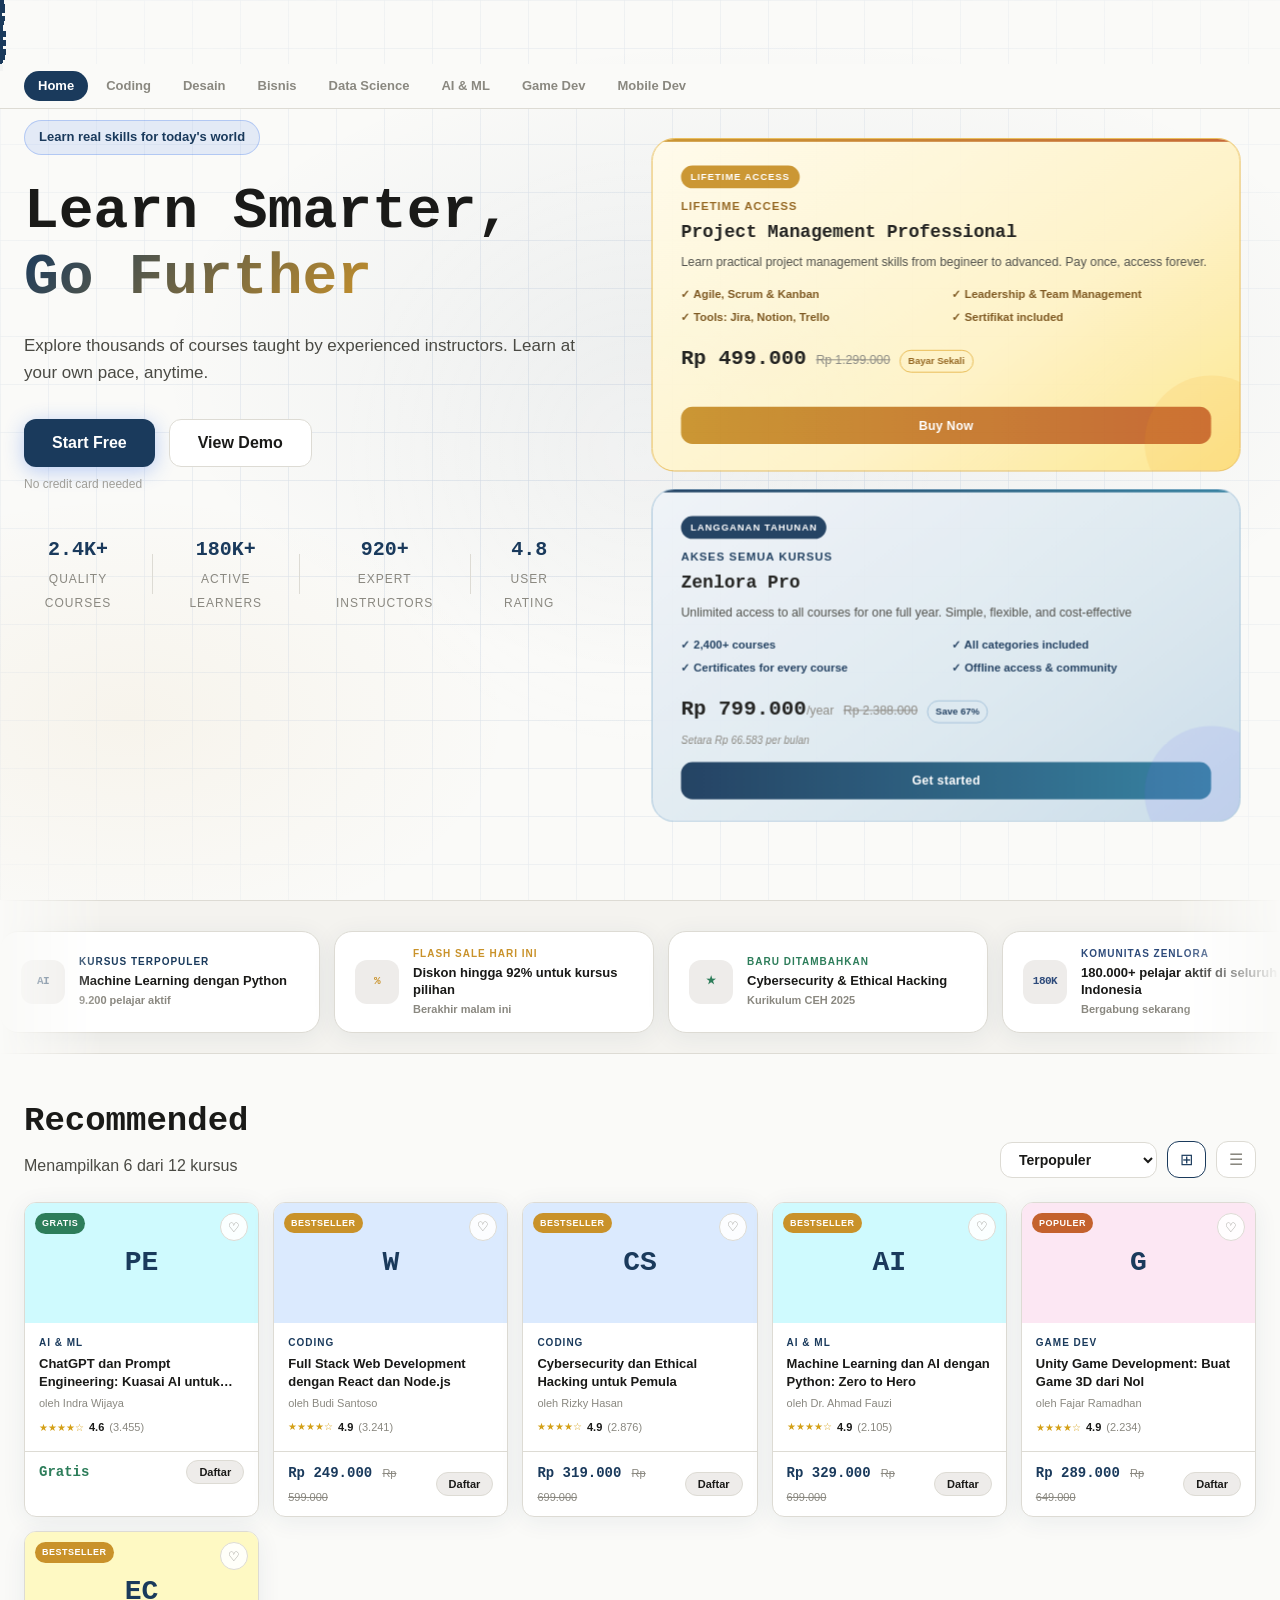
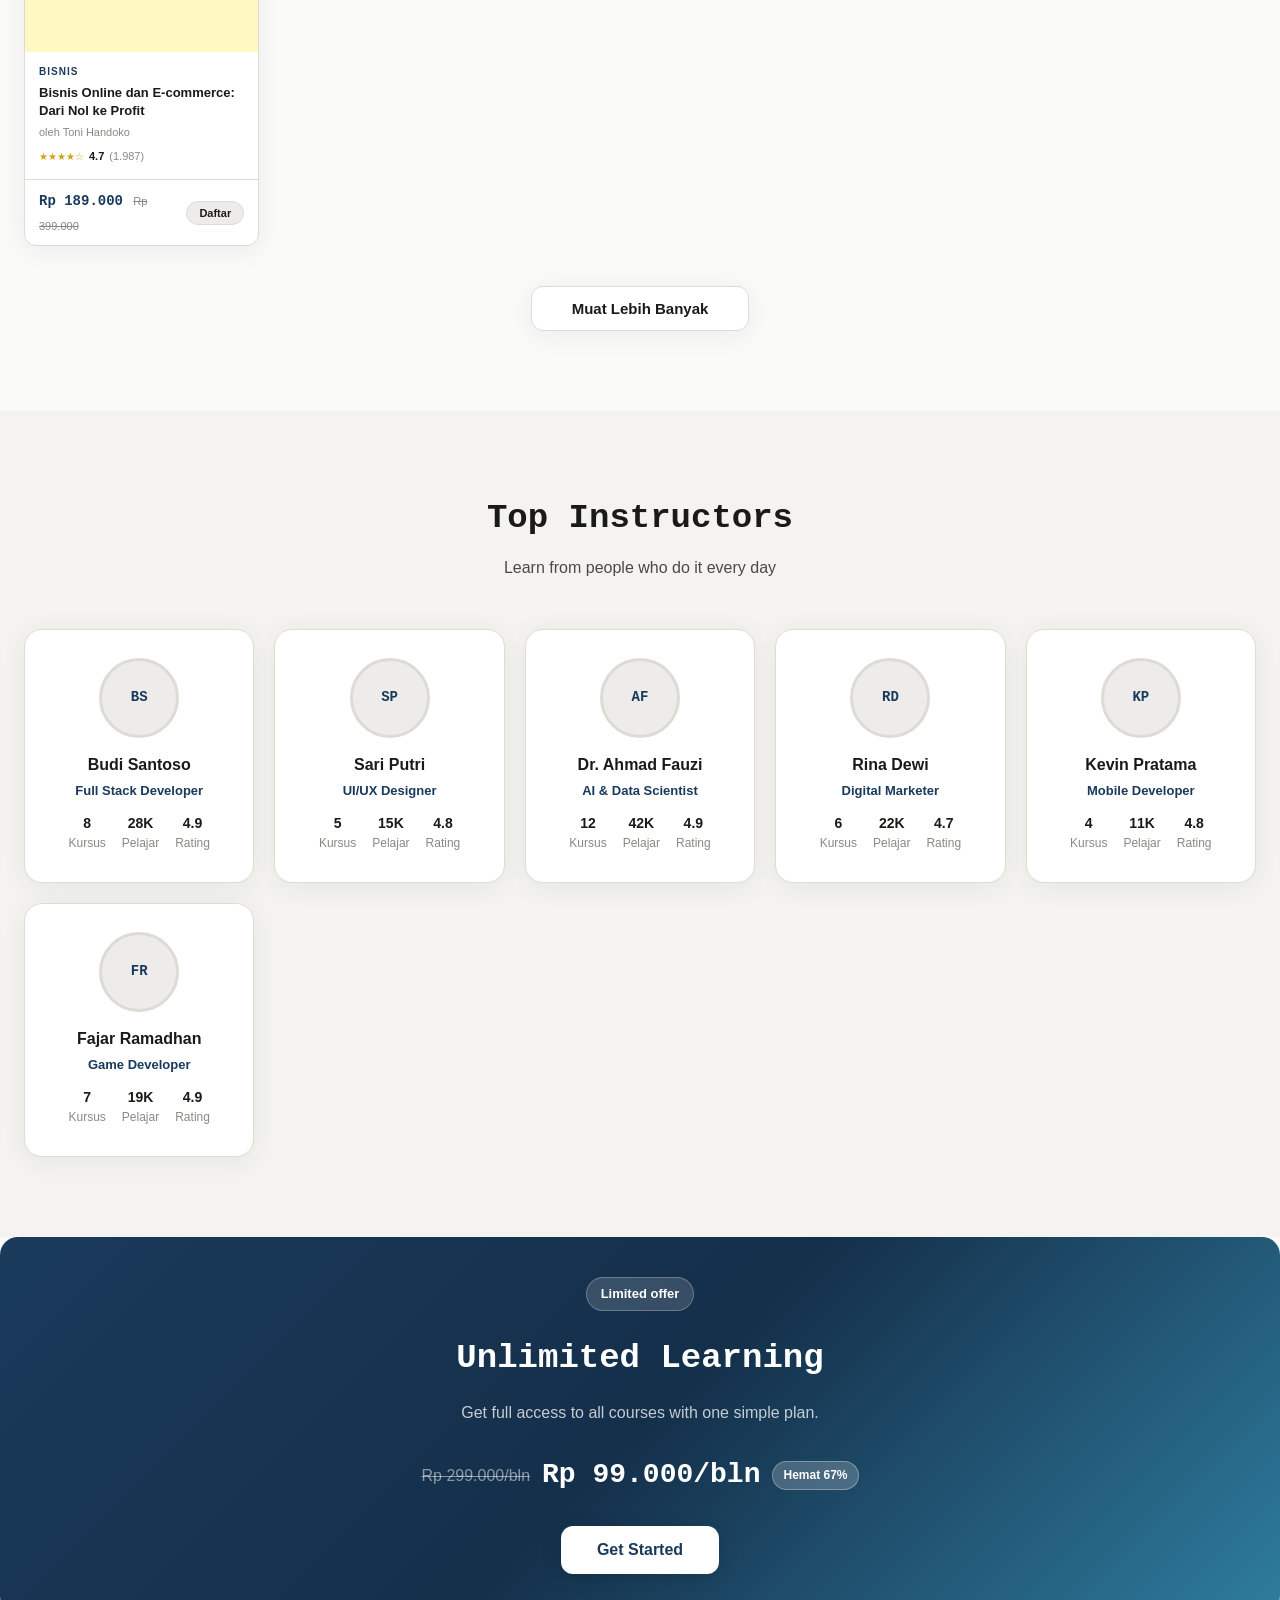
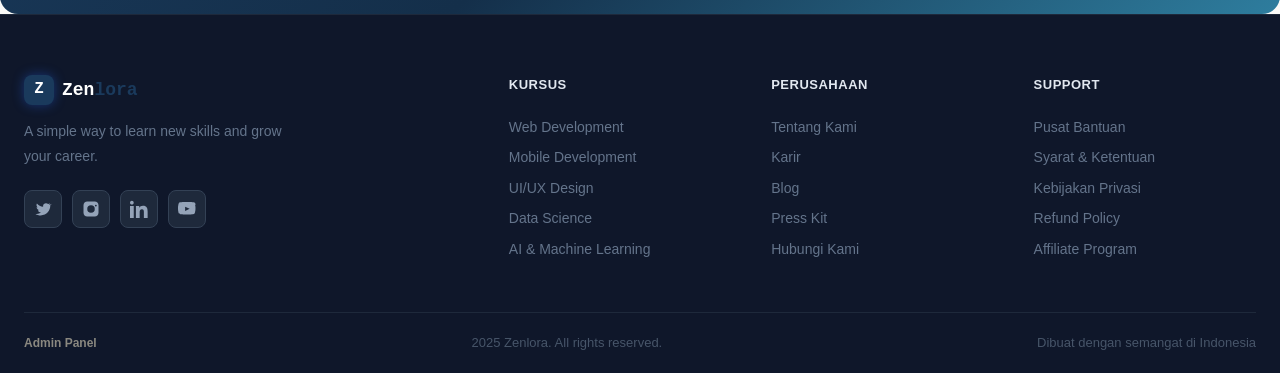
==== commit 21712f80: "feat: category pages with hero banner, each cat-nav tab opens its own page" ====
--- a/index.html
+++ b/index.html
@@ -8,7 +8,6 @@
     <!-- Google Fonts -->
     <link rel="preconnect" href="https://fonts.googleapis.com" />
 
-    <!-- CSS — base harus paling atas karena file lain pakai variabelnya -->
     <link rel="stylesheet" href="assets/css/base.css" />
     <link rel="stylesheet" href="assets/css/navbar.css" />
     <link rel="stylesheet" href="assets/css/hero.css" />
@@ -18,6 +17,7 @@
     <link rel="stylesheet" href="assets/css/instructors.css" />
     <link rel="stylesheet" href="assets/css/modal.css" />
     <link rel="stylesheet" href="assets/css/footer.css" />
+    <link rel="stylesheet" href="assets/css/category.css" />
   </head>
   <body>
     <!-- ===== NAVBAR ===== -->
@@ -52,16 +52,16 @@
     </nav>
 
     <!-- ===== CATEGORY NAV ===== -->
-    <div class="cat-nav" id="catNav">
+    <div class="cat-nav">
       <div class="cat-nav-inner">
-        <button class="cat-tab active" data-cat="semua">Semua</button>
-        <button class="cat-tab" data-cat="coding">Coding</button>
-        <button class="cat-tab" data-cat="desain">Desain</button>
-        <button class="cat-tab" data-cat="bisnis">Bisnis</button>
-        <button class="cat-tab" data-cat="data">Data Science</button>
-        <button class="cat-tab" data-cat="ai">AI & ML</button>
-        <button class="cat-tab" data-cat="game">Game Dev</button>
-        <button class="cat-tab" data-cat="mobile">Mobile Dev</button>
+        <a href="index.html" class="cat-tab active">Home</a>
+        <a href="category.html?cat=coding" class="cat-tab" target="_blank">Coding</a>
+        <a href="category.html?cat=desain" class="cat-tab" target="_blank">Desain</a>
+        <a href="category.html?cat=bisnis" class="cat-tab" target="_blank">Bisnis</a>
+        <a href="category.html?cat=data" class="cat-tab" target="_blank">Data Science</a>
+        <a href="category.html?cat=ai" class="cat-tab" target="_blank">AI & ML</a>
+        <a href="category.html?cat=game" class="cat-tab" target="_blank">Game Dev</a>
+        <a href="category.html?cat=mobile" class="cat-tab" target="_blank">Mobile Dev</a>
       </div>
     </div>
 
@@ -467,6 +467,7 @@
     <script src="assets/js/courses.js"></script>
     <script src="assets/js/modal.js"></script>
     <script src="assets/js/promo.js"></script>
+    <script src="assets/js/category.js"></script>
     <script src="assets/js/main.js"></script>
   </body>
 </html>
--- a/assets/css/navbar.css
+++ b/assets/css/navbar.css
@@ -233,6 +233,13 @@
   flex-shrink: 0;
 }
 
+/* TAMBAH — cat-tab sebagai link <a> */
+.cat-tab {
+  display: inline-flex;
+  align-items: center;
+  text-decoration: none;
+}
+
 .cat-tab:hover {
   color: var(--text-primary);
   background: var(--bg-elevated);
--- a/assets/css/category.css
+++ b/assets/css/category.css
@@ -0,0 +1,135 @@
+/* ============================================================
+   CATEGORY PAGE — hero banner per kategori
+   ============================================================ */
+
+/* kompensasi 2 navbar */
+body {
+  padding-top: 108px;
+}
+
+/* --- Category Hero Banner --- */
+.cat-hero {
+  padding: 48px 0 40px;
+  position: relative;
+  overflow: hidden;
+  border-bottom: 1px solid var(--border);
+  margin-bottom: 0;
+}
+
+/* background berbeda tiap kategori, diset lewat JS */
+.cat-hero.cat-coding  { background: linear-gradient(135deg, #eff6ff 0%, #dbeafe 100%); }
+.cat-hero.cat-desain  { background: linear-gradient(135deg, #f5f3ff 0%, #ede9fe 100%); }
+.cat-hero.cat-bisnis  { background: linear-gradient(135deg, #fffbeb 0%, #fef3c7 100%); }
+.cat-hero.cat-data    { background: linear-gradient(135deg, #fff7ed 0%, #ffedd5 100%); }
+.cat-hero.cat-ai      { background: linear-gradient(135deg, #ecfeff 0%, #cffafe 100%); }
+.cat-hero.cat-game    { background: linear-gradient(135deg, #fdf2f8 0%, #fce7f3 100%); }
+.cat-hero.cat-mobile  { background: linear-gradient(135deg, #f0fdf4 0%, #dcfce7 100%); }
+
+/* garis warna di atas */
+.cat-hero::before {
+  content: '';
+  position: absolute;
+  top: 0; left: 0; right: 0;
+  height: 3px;
+}
+.cat-hero.cat-coding::before  { background: linear-gradient(90deg, var(--accent-blue), var(--accent-cyan)); }
+.cat-hero.cat-desain::before  { background: linear-gradient(90deg, #7c3aed, #6366f1); }
+.cat-hero.cat-bisnis::before  { background: linear-gradient(90deg, var(--accent-gold), var(--accent-orange)); }
+.cat-hero.cat-data::before    { background: linear-gradient(90deg, var(--accent-orange), #f59e0b); }
+.cat-hero.cat-ai::before      { background: linear-gradient(90deg, var(--accent-cyan), var(--accent-blue)); }
+.cat-hero.cat-game::before    { background: linear-gradient(90deg, var(--accent-pink), #ec4899); }
+.cat-hero.cat-mobile::before  { background: linear-gradient(90deg, var(--accent-green), #059669); }
+
+/* --- Breadcrumb --- */
+.cat-hero-breadcrumb {
+  display: flex;
+  align-items: center;
+  gap: 8px;
+  font-size: 13px;
+  color: var(--text-muted);
+  margin-bottom: 20px;
+}
+.cat-hero-breadcrumb a {
+  color: var(--accent-blue);
+  font-weight: 700;
+}
+.cat-hero-breadcrumb a:hover { text-decoration: underline; }
+
+/* --- Icon --- */
+.cat-hero-icon {
+  font-family: var(--font-display);
+  font-size: 13px;
+  font-weight: 800;
+  display: inline-flex;
+  align-items: center;
+  justify-content: center;
+  width: 52px; height: 52px;
+  border-radius: var(--radius-lg);
+  margin-bottom: 16px;
+}
+
+.cat-coding  .cat-hero-icon { background: var(--accent-blue);   color: white; }
+.cat-desain  .cat-hero-icon { background: #7c3aed;              color: white; }
+.cat-bisnis  .cat-hero-icon { background: var(--accent-gold);   color: white; }
+.cat-data    .cat-hero-icon { background: var(--accent-orange);  color: white; }
+.cat-ai      .cat-hero-icon { background: var(--accent-cyan);   color: white; }
+.cat-game    .cat-hero-icon { background: var(--accent-pink);   color: white; }
+.cat-mobile  .cat-hero-icon { background: var(--accent-green);  color: white; }
+
+/* --- Title & Sub --- */
+.cat-hero-title {
+  font-family: var(--font-display);
+  font-size: clamp(24px, 4vw, 36px);
+  font-weight: 700;
+  margin-bottom: 8px;
+  color: var(--text-primary);
+}
+
+.cat-hero-sub {
+  font-size: 15px;
+  color: var(--text-secondary);
+  margin-bottom: 20px;
+  max-width: 560px;
+}
+
+/* --- Stats Row --- */
+.cat-hero-stats {
+  display: flex;
+  align-items: center;
+  gap: 24px;
+  flex-wrap: wrap;
+}
+
+.cat-stat {
+  display: flex;
+  flex-direction: column;
+}
+
+.cat-stat-num {
+  font-family: var(--font-display);
+  font-size: 18px;
+  font-weight: 700;
+  color: var(--text-primary);
+}
+
+.cat-stat-label {
+  font-size: 11px;
+  color: var(--text-muted);
+  text-transform: uppercase;
+  letter-spacing: 0.8px;
+  font-weight: 700;
+}
+
+/* --- Dark Mode --- */
+body.dark .cat-hero.cat-coding { background: linear-gradient(135deg, #0e1a28 0%, #142030 100%); }
+body.dark .cat-hero.cat-desain { background: linear-gradient(135deg, #140e20 0%, #1c1430 100%); }
+body.dark .cat-hero.cat-bisnis { background: linear-gradient(135deg, #1e1608 0%, #2a1e0a 100%); }
+body.dark .cat-hero.cat-data   { background: linear-gradient(135deg, #1e1008 0%, #2a1608 100%); }
+body.dark .cat-hero.cat-ai     { background: linear-gradient(135deg, #081420 0%, #0e1e2e 100%); }
+body.dark .cat-hero.cat-game   { background: linear-gradient(135deg, #200a18 0%, #300e22 100%); }
+body.dark .cat-hero.cat-mobile { background: linear-gradient(135deg, #081a10 0%, #0e2418 100%); }
+
+/* --- Responsive --- */
+@media (max-width: 768px) {
+  .cat-hero { padding: 32px 0 28px; }
+}
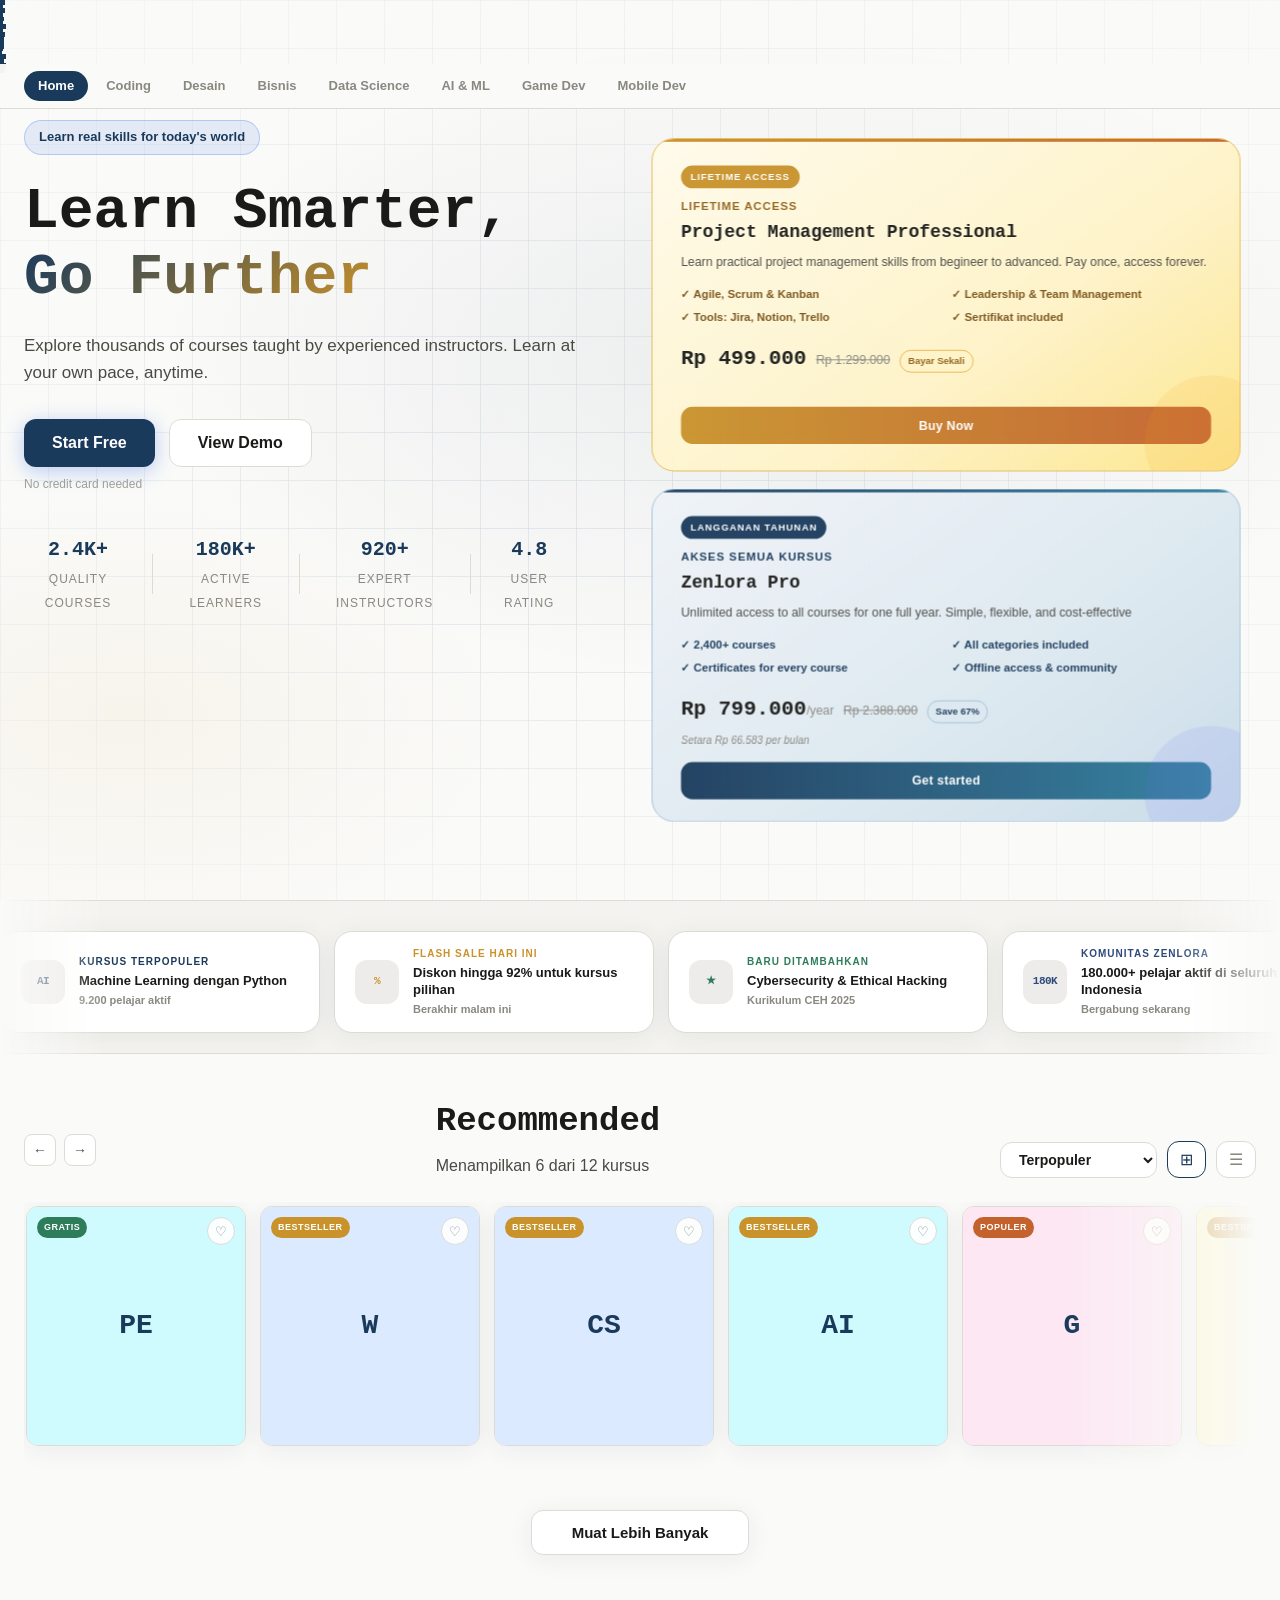
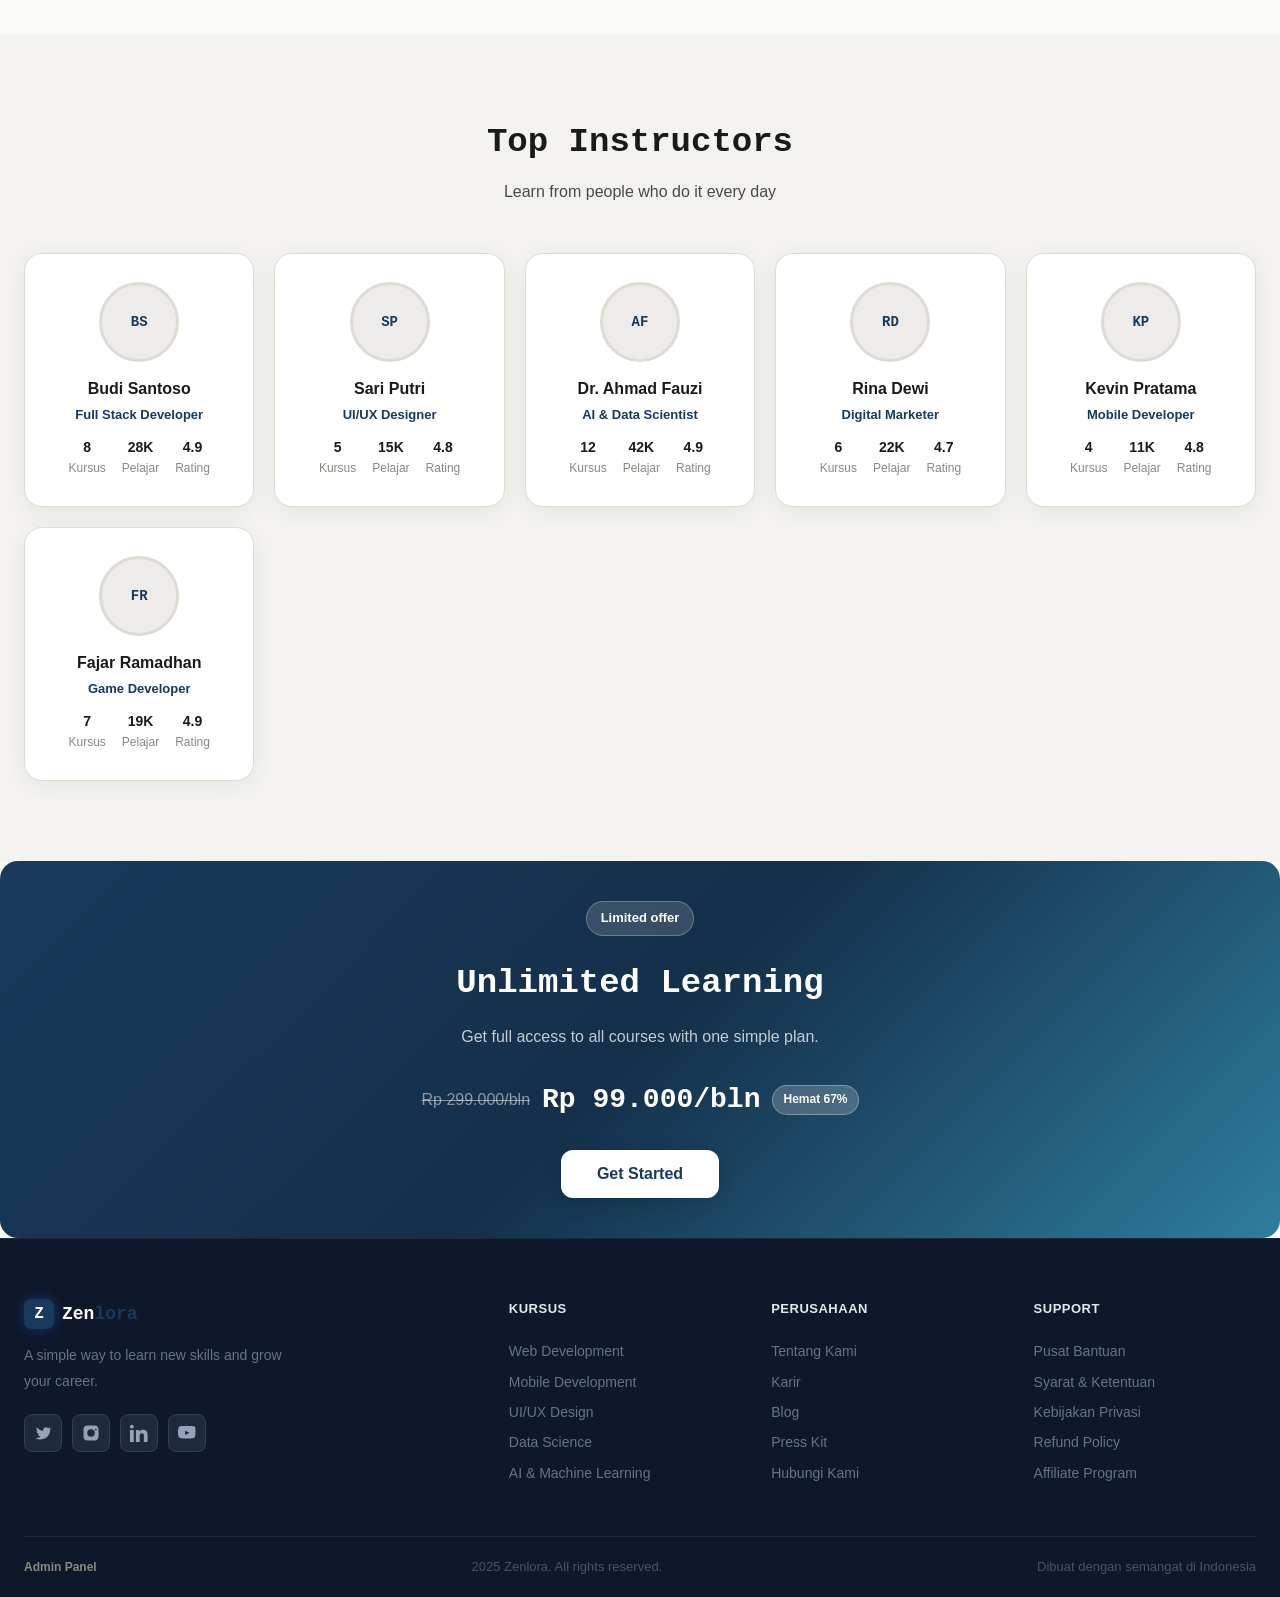
==== commit e57b228e: "feat: photo support for courses & instructors, horizontal scroll course grid" ====
--- a/index.html
+++ b/index.html
@@ -55,13 +55,27 @@
     <div class="cat-nav">
       <div class="cat-nav-inner">
         <a href="index.html" class="cat-tab active">Home</a>
-        <a href="category.html?cat=coding" class="cat-tab" target="_blank">Coding</a>
-        <a href="category.html?cat=desain" class="cat-tab" target="_blank">Desain</a>
-        <a href="category.html?cat=bisnis" class="cat-tab" target="_blank">Bisnis</a>
-        <a href="category.html?cat=data" class="cat-tab" target="_blank">Data Science</a>
-        <a href="category.html?cat=ai" class="cat-tab" target="_blank">AI & ML</a>
-        <a href="category.html?cat=game" class="cat-tab" target="_blank">Game Dev</a>
-        <a href="category.html?cat=mobile" class="cat-tab" target="_blank">Mobile Dev</a>
+        <a href="category.html?cat=coding" class="cat-tab" target="_blank"
+          >Coding</a
+        >
+        <a href="category.html?cat=desain" class="cat-tab" target="_blank"
+          >Desain</a
+        >
+        <a href="category.html?cat=bisnis" class="cat-tab" target="_blank"
+          >Bisnis</a
+        >
+        <a href="category.html?cat=data" class="cat-tab" target="_blank"
+          >Data Science</a
+        >
+        <a href="category.html?cat=ai" class="cat-tab" target="_blank"
+          >AI & ML</a
+        >
+        <a href="category.html?cat=game" class="cat-tab" target="_blank"
+          >Game Dev</a
+        >
+        <a href="category.html?cat=mobile" class="cat-tab" target="_blank"
+          >Mobile Dev</a
+        >
       </div>
     </div>
 
@@ -280,6 +294,10 @@
     <section class="section section-recommended">
       <div class="container">
         <div class="recommended-header">
+          <div class="scroll-controls" id="scrollControls">
+            <button class="scroll-arrow" id="scrollLeft">&#8592;</button>
+            <button class="scroll-arrow" id="scrollRight">&#8594;</button>
+          </div>
           <div>
             <h2
               class="section-title"
@@ -304,7 +322,9 @@
             <button class="view-btn" id="viewList" title="List">&#9776;</button>
           </div>
         </div>
-        <div class="course-grid" id="courseGrid"></div>
+        <div class="course-grid-wrapper" id="courseGridWrapper">
+          <div class="course-grid" id="courseGrid"></div>
+        </div>
         <div class="load-more-wrap">
           <button class="btn-load-more" id="loadMoreBtn">
             Muat Lebih Banyak
--- a/assets/css/courses.css
+++ b/assets/css/courses.css
@@ -313,10 +313,41 @@
    ============================================================ */
 
 /* Override card grid jadi lebih banyak kolom */
+/* GANTI .course-grid */
+.course-grid-wrapper {
+  overflow-x: auto;
+  overflow-y: visible;
+  padding-bottom: 16px;
+  scrollbar-width: none;
+  -ms-overflow-style: none;
+  /* fade kanan biar keliatan masih ada konten */
+  -webkit-mask-image: linear-gradient(to right, black 85%, transparent 100%);
+  mask-image: linear-gradient(to right, black 85%, transparent 100%);
+}
+
+.course-grid-wrapper::-webkit-scrollbar { display: none; }
+
 .course-grid {
-  grid-template-columns: repeat(auto-fill, minmax(220px, 1fr));
+  display: flex;
+  flex-direction: row;
   gap: 14px;
-}
+  width: max-content;
+  padding: 4px 2px 8px;
+}
+
+/* card width tetap di horizontal scroll */
+.course-card {
+  width: 220px;
+  flex-shrink: 0;
+}
+
+/* list view override — tetap vertikal */
+.course-grid.list-view {
+  flex-direction: column;
+  width: 100%;
+}
+
+.course-grid.list-view .course-card { width: 100%; }
 
 /* Override card itu sendiri */
 .course-card {
@@ -402,4 +433,30 @@
 /* --- Responsive --- */
 @media (max-width: 768px) {
   .course-grid { grid-template-columns: repeat(auto-fill, minmax(160px, 1fr)); }
+}
+
+/* --- Scroll Controls --- */
+.scroll-controls {
+  display: flex;
+  gap: 8px;
+  margin-bottom: 12px;
+}
+
+.scroll-arrow {
+  width: 32px; height: 32px;
+  border-radius: var(--radius-sm);
+  background: var(--bg-card);
+  border: 1px solid var(--border);
+  color: var(--text-secondary);
+  font-size: 14px;
+  display: flex;
+  align-items: center;
+  justify-content: center;
+  cursor: pointer;
+  transition: var(--transition);
+}
+
+.scroll-arrow:hover {
+  border-color: var(--accent-blue);
+  color: var(--accent-blue);
 }
